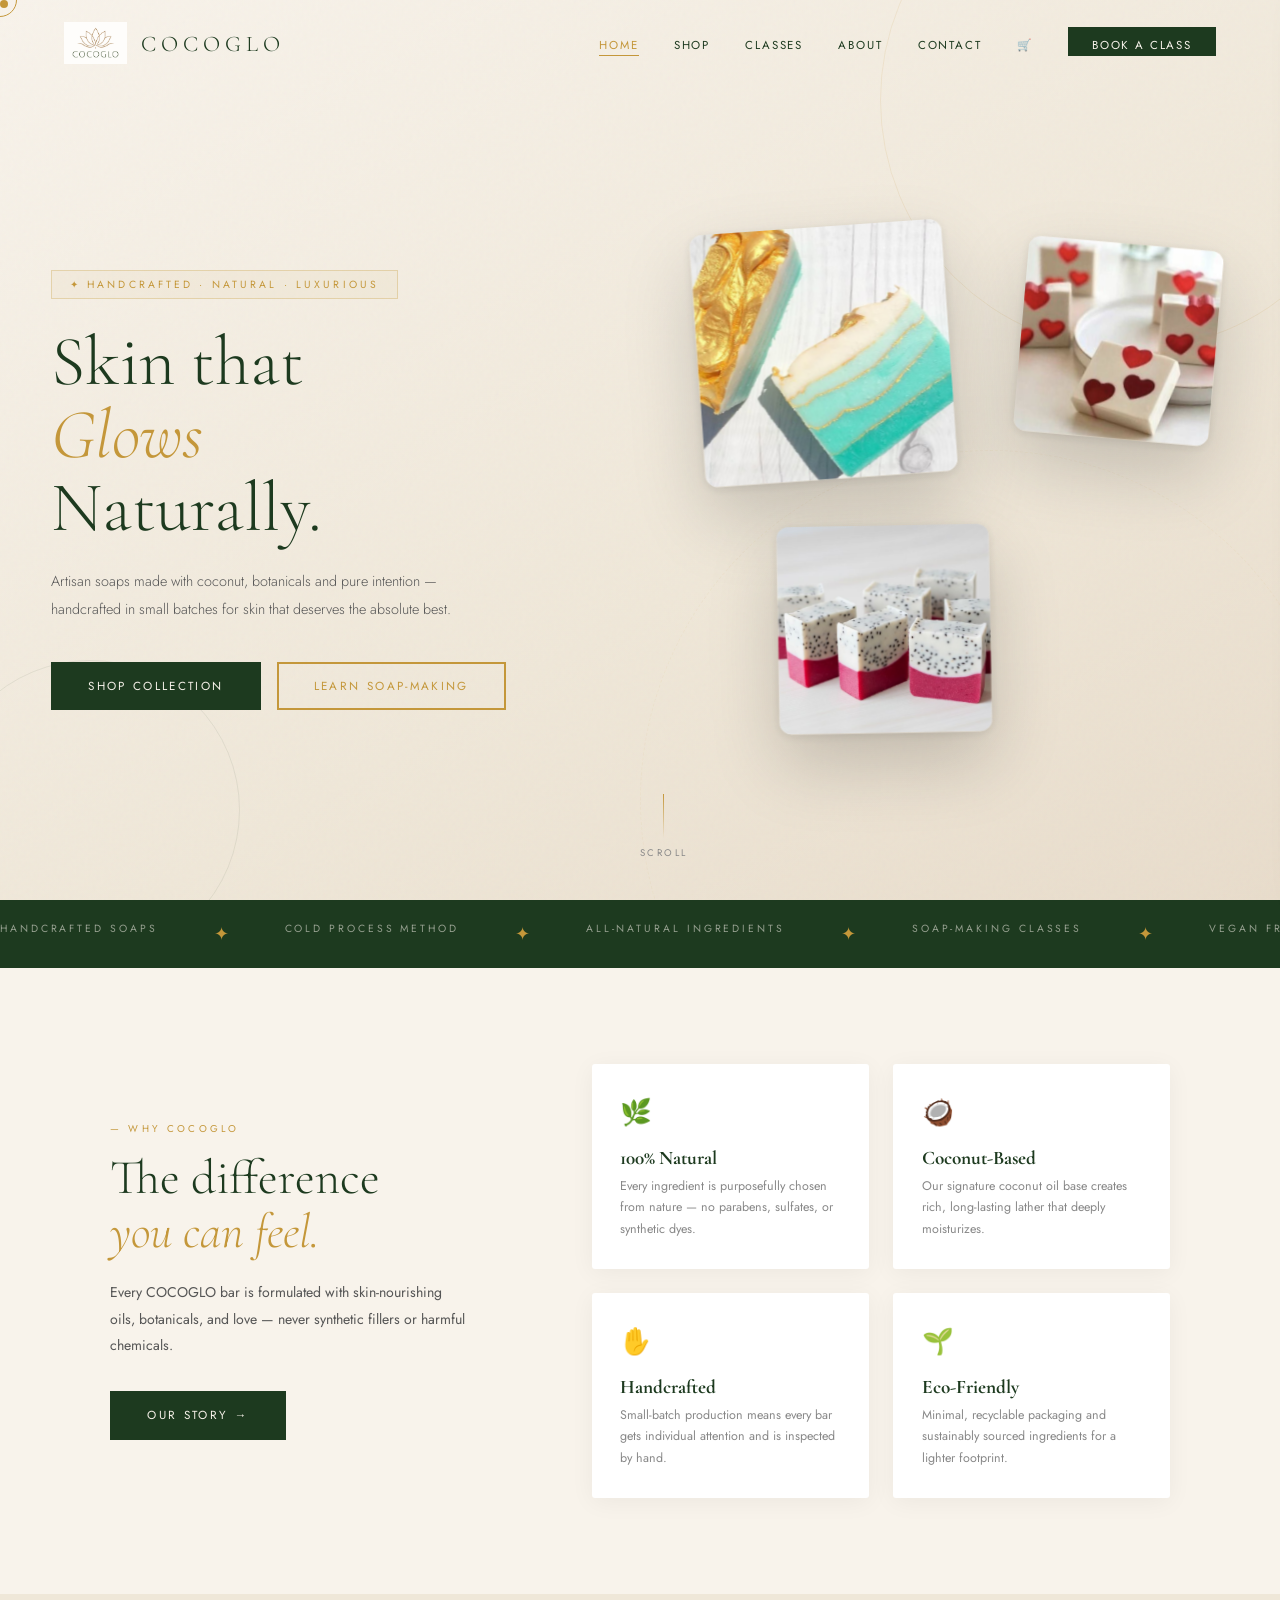
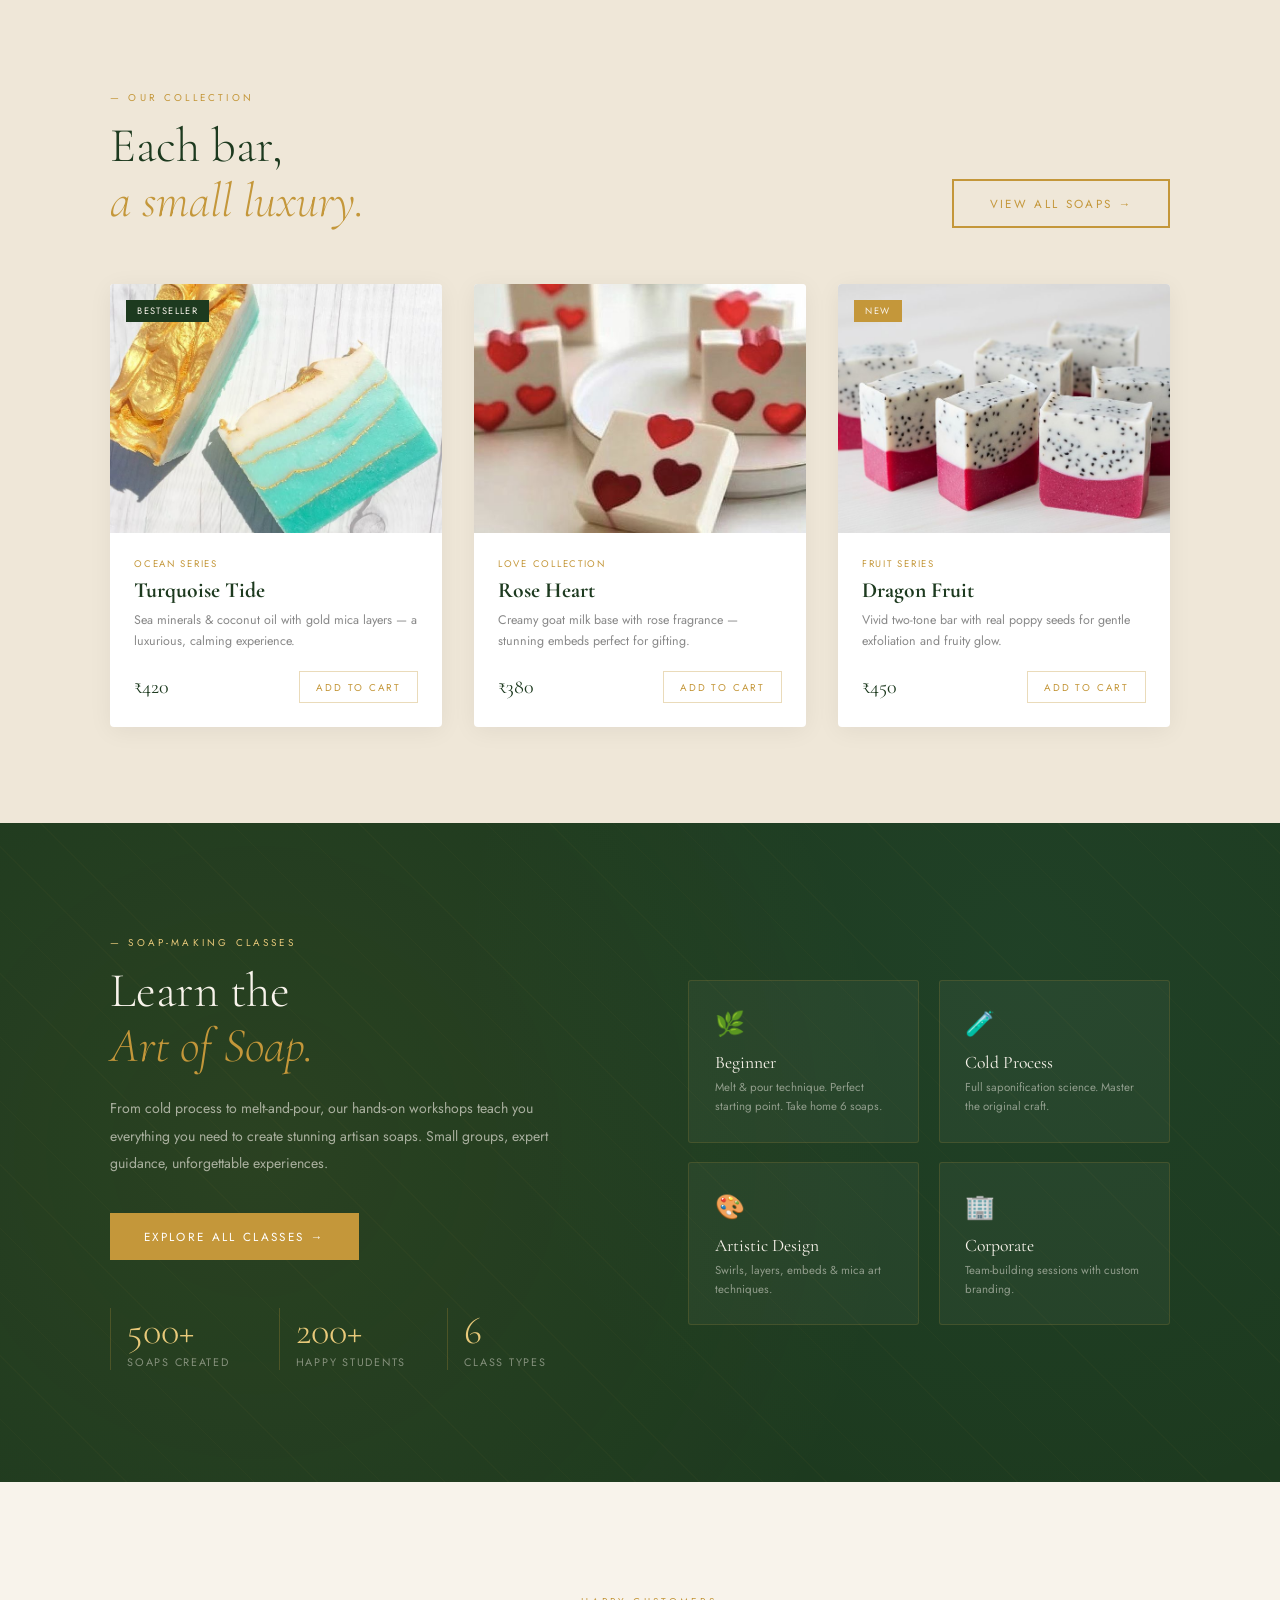
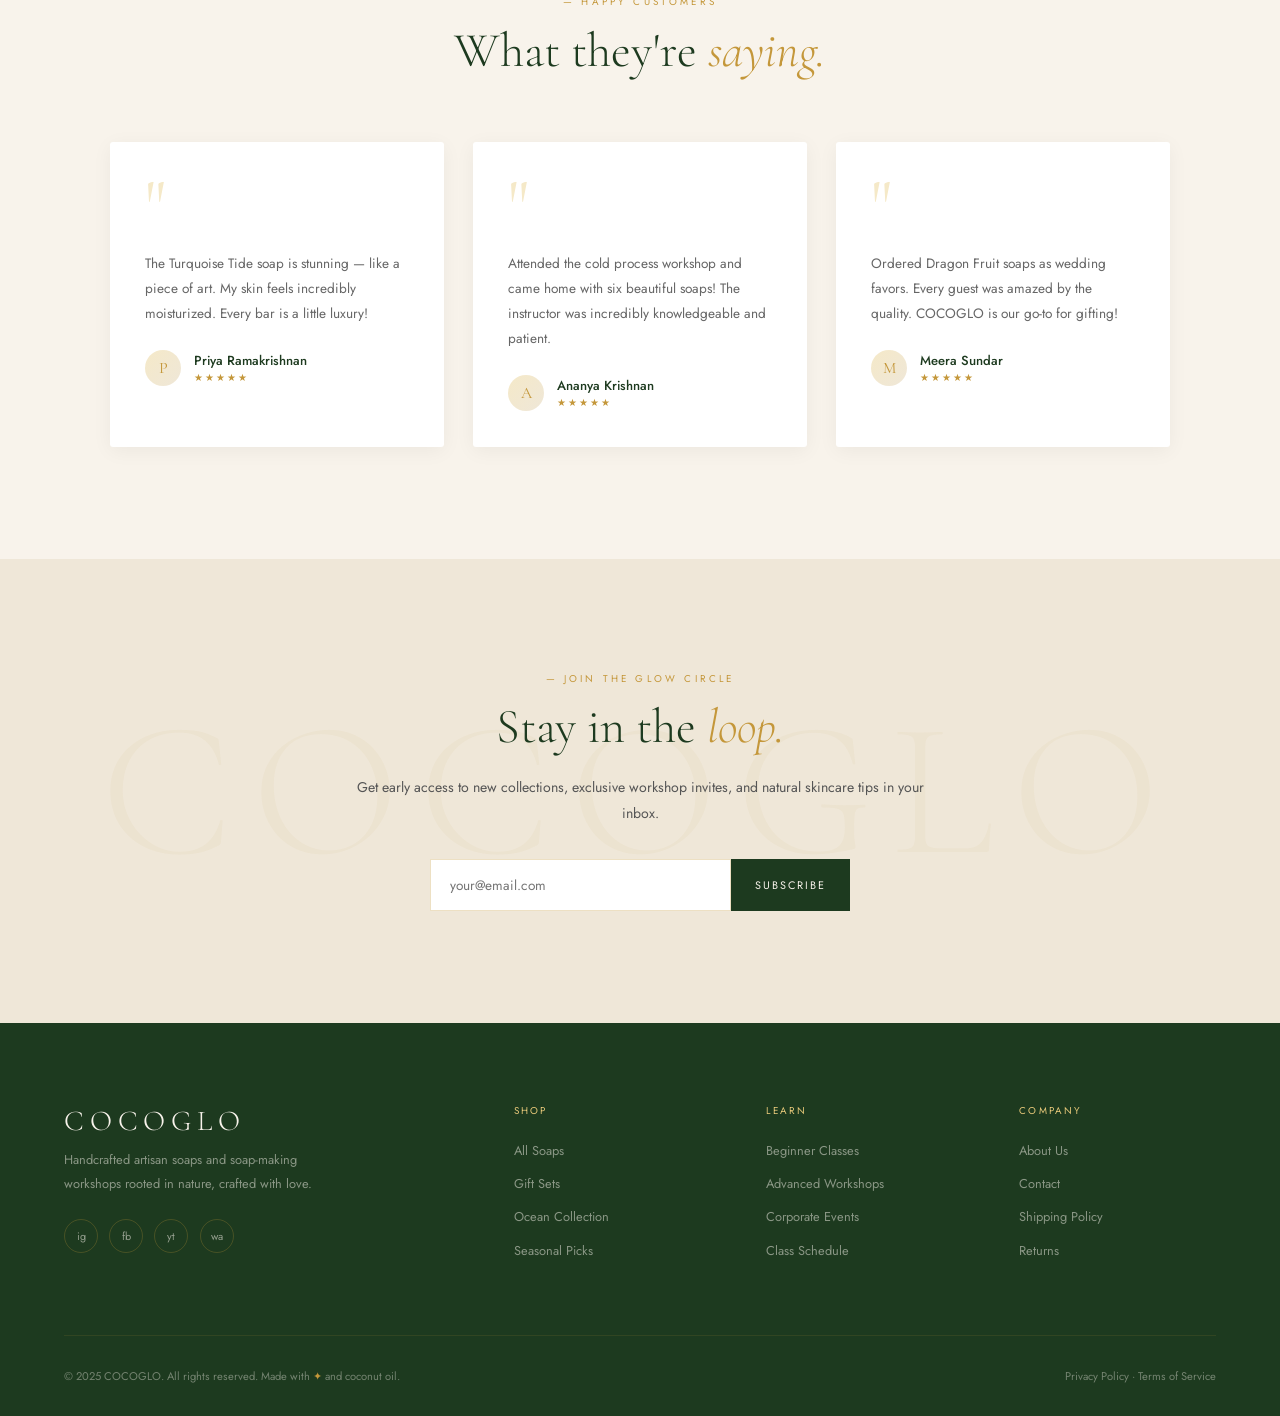
==== cocoglo-brand-website.html @ 29d5fb22 "feat: add COCOGLO brand website landing page" ====
<!DOCTYPE html>
<html lang="en">
<head>
<meta charset="UTF-8">
<meta name="viewport" content="width=device-width, initial-scale=1.0">
<title>COCOGLO — Artisan Soaps & Workshops</title>
<link href="https://fonts.googleapis.com/css2?family=Cormorant+Garamond:ital,wght@0,300;0,400;0,500;0,600;1,300;1,400&family=Jost:wght@200;300;400;500;600&display=swap" rel="stylesheet">
<script>
const IMG_LOGO = "[data-uri]";
const IMG_HEARTS = "[data-uri]";
const IMG_DRAGON = "[data-uri]";
const IMG_TURQUOISE = "[data-uri]";
</script>
<style>

:root {
  --gold: #C4973A;
  --gold-light: #E8C97A;
  --gold-pale: #F5E9C8;
  --green-dark: #1D3A1F;
  --green-mid: #2E5430;
  --cream: #F8F3EB;
  --cream-deep: #EFE7D8;
  --teal: #5BBFB5;
  --white: #FFFFFF;
  --text: #1A1A1A;
  --text-mid: #555;
  --text-light: #888;
  --red: #C0394B;
  --shadow: 0 20px 60px rgba(0,0,0,0.1);
  --transition: cubic-bezier(0.23, 1, 0.32, 1);
}
*, *::before, *::after { margin:0; padding:0; box-sizing:border-box; }
html { scroll-behavior:smooth; font-size:16px; }
body { font-family:'Jost',sans-serif; background:var(--cream); color:var(--text); overflow-x:hidden; cursor:none; }

/* CURSOR */
#cursor { width:8px;height:8px;background:var(--gold);border-radius:50%;position:fixed;pointer-events:none;z-index:9999;transition:transform 0.15s,background 0.2s; }
#cursorRing { width:34px;height:34px;border:1.5px solid var(--gold);border-radius:50%;position:fixed;pointer-events:none;z-index:9999;transition:transform 0.08s ease,border-color 0.2s; }

/* NAV */
#navbar {
  position:fixed;top:0;left:0;right:0;z-index:500;
  display:flex;align-items:center;justify-content:space-between;
  padding:1.4rem 5%; transition:all 0.4s;
}
#navbar.scrolled {
  background:rgba(248,243,235,0.92);backdrop-filter:blur(16px);
  border-bottom:1px solid rgba(196,151,58,0.15);
  padding:1rem 5%;
}
.nav-logo { display:flex;align-items:center;gap:0.9rem;text-decoration:none; }
.nav-logo img { height:42px;width:auto; }
.nav-logo-text { font-family:'Cormorant Garamond',serif;font-size:1.4rem;font-weight:300;letter-spacing:0.22em;color:var(--green-dark); }
.nav-menu { display:flex;align-items:center;gap:2.2rem;list-style:none; }
.nav-menu a {
  font-size:0.72rem;letter-spacing:0.16em;text-transform:uppercase;
  color:var(--green-dark);text-decoration:none;font-weight:400;position:relative;padding-bottom:3px;
  transition:color 0.3s; cursor:pointer;
}
.nav-menu a::after { content:'';position:absolute;bottom:0;left:0;right:100%;height:1px;background:var(--gold);transition:right 0.3s; }
.nav-menu a:hover::after, .nav-menu a.active::after { right:0; }
.nav-menu a.active { color:var(--gold); }
.nav-cta-btn {
  background:var(--green-dark);color:var(--cream)!important;
  padding:0.6rem 1.5rem;letter-spacing:0.14em;transition:background 0.3s!important;
}
.nav-cta-btn:hover { background:var(--gold)!important; }
.nav-cta-btn::after { display:none!important; }
.cart-icon { position:relative;cursor:pointer; }
.cart-badge {
  position:absolute;top:-6px;right:-6px;
  background:var(--red);color:#fff;font-size:0.55rem;
  width:16px;height:16px;border-radius:50%;display:flex;align-items:center;justify-content:center;
}
.hamburger { display:none;flex-direction:column;gap:5px;cursor:pointer;padding:4px; }
.hamburger span { width:24px;height:1.5px;background:var(--green-dark);transition:all 0.3s; }

/* PAGES */
.page { display:none;min-height:100vh; }
.page.active { display:block; }

/* ─── ANIMATIONS ─── */
@keyframes fadeUp { from{opacity:0;transform:translateY(30px)}to{opacity:1;transform:translateY(0)} }
@keyframes fadeIn { from{opacity:0}to{opacity:1} }
@keyframes floatY { 0%,100%{transform:translateY(0)}50%{transform:translateY(-14px)} }
@keyframes rotateSlow { from{transform:rotate(0)}to{transform:rotate(360deg)} }
@keyframes ticker { from{transform:translateX(0)}to{transform:translateX(-50%)} }
@keyframes scaleIn { from{opacity:0;transform:scale(0.94)}to{opacity:1;transform:scale(1)} }

.reveal { opacity:0;transform:translateY(36px);transition:opacity 0.85s var(--transition),transform 0.85s var(--transition); }
.reveal.vis { opacity:1;transform:translateY(0); }
.reveal.d1{transition-delay:0.1s}.reveal.d2{transition-delay:0.2s}.reveal.d3{transition-delay:0.3s}.reveal.d4{transition-delay:0.45s}.reveal.d5{transition-delay:0.6s}

/* ─── HERO ─── */
.hero {
  min-height:100vh;display:flex;align-items:center;
  background:linear-gradient(150deg, var(--cream) 0%, var(--cream-deep) 60%, #e8dccb 100%);
  position:relative;overflow:hidden;padding-top:80px;
}
.hero-orb {
  position:absolute;border-radius:50%;pointer-events:none;
}
.hero-orb-1 { width:500px;height:500px;top:-150px;right:-100px;border:1px solid rgba(196,151,58,0.12);animation:rotateSlow 40s linear infinite; }
.hero-orb-2 { width:300px;height:300px;bottom:-60px;left:-60px;border:1px solid rgba(29,58,31,0.08);animation:rotateSlow 28s linear infinite reverse; }
.hero-orb-3 { width:700px;height:700px;top:50%;left:50%;transform:translate(-50%,-50%);border:1px dashed rgba(196,151,58,0.06);animation:rotateSlow 70s linear infinite; }
.hero-grain {
  position:absolute;inset:0;pointer-events:none;opacity:0.03;
  background-image:url("data:image/svg+xml,%3Csvg viewBox='0 0 256 256' xmlns='http://www.w3.org/2000/svg'%3E%3Cfilter id='noise'%3E%3CfeTurbulence type='fractalNoise' baseFrequency='0.9' numOctaves='4' stitchTiles='stitch'/%3E%3C/filter%3E%3Crect width='100%25' height='100%25' filter='url(%23noise)'/%3E%3C/svg%3E");
}
.hero-inner {
  max-width:1260px;width:92%;margin:0 auto;
  display:grid;grid-template-columns:1fr 1fr;gap:5rem;align-items:center;
  position:relative;z-index:2;padding:4rem 0;
}
.hero-eyebrow {
  display:inline-flex;align-items:center;gap:0.7rem;
  font-size:0.65rem;letter-spacing:0.3em;text-transform:uppercase;
  color:var(--gold);padding:0.4rem 1.1rem;
  border:1px solid rgba(196,151,58,0.3);background:rgba(196,151,58,0.05);
  margin-bottom:1.6rem;
  animation:fadeUp 0.7s ease forwards;opacity:0;
}
.hero-h1 {
  font-family:'Cormorant Garamond',serif;
  font-size:clamp(3.2rem,5.5vw,6rem);font-weight:300;line-height:1.04;
  color:var(--green-dark);margin-bottom:1.4rem;
  animation:fadeUp 0.7s 0.12s ease forwards;opacity:0;
}
.hero-h1 em{font-style:italic;color:var(--gold);}
.hero-p {
  font-size:0.9rem;color:var(--text-mid);line-height:1.95;max-width:400px;margin-bottom:2.4rem;font-weight:300;
  animation:fadeUp 0.7s 0.24s ease forwards;opacity:0;
}
.hero-actions {
  display:flex;gap:1rem;flex-wrap:wrap;
  animation:fadeUp 0.7s 0.36s ease forwards;opacity:0;
}
.btn { display:inline-block;font-family:'Jost',sans-serif;text-decoration:none;cursor:pointer;border:none;transition:all 0.3s; }
.btn-dark { background:var(--green-dark);color:var(--cream);padding:0.9rem 2.2rem;font-size:0.73rem;letter-spacing:0.2em;text-transform:uppercase;border:2px solid var(--green-dark); }
.btn-dark:hover { background:transparent;color:var(--green-dark); }
.btn-gold-outline { background:transparent;color:var(--gold);padding:0.9rem 2.2rem;font-size:0.73rem;letter-spacing:0.2em;text-transform:uppercase;border:2px solid var(--gold); }
.btn-gold-outline:hover { background:var(--gold);color:#fff; }
.btn-gold { background:var(--gold);color:#fff;padding:0.85rem 2rem;font-size:0.73rem;letter-spacing:0.2em;text-transform:uppercase;border:2px solid var(--gold); }
.btn-gold:hover { background:var(--green-dark);border-color:var(--green-dark); }
.btn-sm { padding:0.55rem 1.3rem!important;font-size:0.65rem!important; }

/* HERO VISUAL */
.hero-visual {
  perspective:1000px;
  animation:fadeIn 1s 0.4s ease forwards;opacity:0;
}
.soap-3d-stage {
  position:relative;width:100%;height:520px;
  transform-style:preserve-3d;
  animation:floatStage 7s ease-in-out infinite;
  transition:transform 0.5s ease;
}
@keyframes floatStage { 0%,100%{transform:rotateX(8deg) rotateY(-14deg)}50%{transform:rotateX(4deg) rotateY(-8deg)} }
.soap-float {
  position:absolute;border-radius:12px;overflow:hidden;
  box-shadow:0 30px 70px rgba(0,0,0,0.18),0 2px 10px rgba(0,0,0,0.1);
  transition:transform 0.5s var(--transition),box-shadow 0.5s;
}
.soap-float img { width:100%;height:100%;object-fit:cover;display:block; }
.sf1 { width:240px;height:240px;top:10px;left:30px;transform:translateZ(50px) rotateZ(-4deg);z-index:3; }
.sf2 { width:190px;height:190px;top:20px;right:20px;transform:translateZ(28px) rotateZ(5deg);z-index:2; }
.sf3 { width:210px;height:205px;bottom:20px;left:100px;transform:translateZ(12px) rotateZ(-1deg);z-index:1; }
.soap-float:hover { transform:translateZ(70px) rotateZ(-2deg) scale(1.04)!important;box-shadow:0 50px 100px rgba(0,0,0,0.22); }

.hero-scroll {
  position:absolute;bottom:2.5rem;left:50%;transform:translateX(-50%);
  display:flex;flex-direction:column;align-items:center;gap:0.5rem;
  font-size:0.6rem;letter-spacing:0.25em;text-transform:uppercase;
  color:var(--text-light);z-index:2;animation:fadeUp 1s 1s ease forwards;opacity:0;
}
.scroll-bar { width:1px;height:44px;background:linear-gradient(to bottom,var(--gold),transparent);animation:scrollPulse 2s ease-in-out infinite; }
@keyframes scrollPulse{0%,100%{opacity:0.3;transform:scaleY(0.6)}50%{opacity:1;transform:scaleY(1)}}

/* TICKER */
.ticker-wrap { background:var(--green-dark);padding:1.3rem 0;overflow:hidden; }
.ticker-track { display:flex;gap:3.5rem;white-space:nowrap;animation:ticker 22s linear infinite; }
.ticker-item { font-size:0.65rem;letter-spacing:0.28em;text-transform:uppercase;color:rgba(248,243,235,0.55); }
.ticker-dot { color:var(--gold);font-size:1.1em; }

/* ─── SECTION BASE ─── */
.section-wrap { max-width:1260px;width:92%;margin:0 auto; }
.sec-eyebrow { font-size:0.62rem;letter-spacing:0.32em;text-transform:uppercase;color:var(--gold);margin-bottom:0.9rem; }
.sec-title { font-family:'Cormorant Garamond',serif;font-size:clamp(2rem,3.8vw,3.6rem);font-weight:300;line-height:1.12;color:var(--green-dark); }
.sec-title em { font-style:italic;color:var(--gold); }
.sec-title-sm { font-size:clamp(1.5rem,2.5vw,2.2rem)!important; }

/* ─── HOME: FEATURE STRIP ─── */
.feature-strip { padding:6rem 5%;background:var(--cream); }
.feature-strip .section-wrap { display:grid;grid-template-columns:1fr 1.5fr;gap:6rem;align-items:center; }
.feature-cards { display:grid;grid-template-columns:1fr 1fr;gap:1.5rem; }
.fcard {
  background:var(--white);padding:1.8rem;border-radius:3px;
  box-shadow:0 4px 24px rgba(0,0,0,0.05);
  transition:transform 0.4s var(--transition),box-shadow 0.4s;
  border-top:2px solid transparent;
}
.fcard:hover { transform:translateY(-8px);box-shadow:0 20px 50px rgba(0,0,0,0.1);border-top-color:var(--gold); }
.fcard-icon { font-size:1.6rem;margin-bottom:0.9rem; }
.fcard-title { font-family:'Cormorant Garamond',serif;font-size:1.2rem;color:var(--green-dark);margin-bottom:0.4rem; }
.fcard-text { font-size:0.78rem;color:var(--text-light);line-height:1.7; }

/* ─── HOME: FEATURED PRODUCTS ─── */
.feat-prods { padding:6rem 5%;background:var(--cream-deep); }
.feat-prods-header { display:flex;align-items:flex-end;justify-content:space-between;flex-wrap:wrap;gap:1.5rem;margin-bottom:3.5rem; }
.prod-grid { display:grid;grid-template-columns:repeat(3,1fr);gap:2rem; }
.prod-card {
  background:var(--white);border-radius:4px;overflow:hidden;position:relative;
  box-shadow:0 4px 24px rgba(0,0,0,0.06);
  transition:transform 0.5s var(--transition),box-shadow 0.5s;
  transform-style:preserve-3d;
}
.prod-card:hover { transform:translateY(-14px) rotateX(4deg);box-shadow:0 36px 80px rgba(0,0,0,0.14); }
.prod-img { width:100%;aspect-ratio:4/3;overflow:hidden; }
.prod-img img { width:100%;height:100%;object-fit:cover;transition:transform 0.7s var(--transition); }
.prod-card:hover .prod-img img { transform:scale(1.09); }
.prod-badge { position:absolute;top:1rem;left:1rem;background:var(--green-dark);color:var(--cream);font-size:0.58rem;letter-spacing:0.15em;text-transform:uppercase;padding:0.28rem 0.7rem; }
.prod-badge.new { background:var(--gold); }
.prod-body { padding:1.5rem; }
.prod-tag { font-size:0.6rem;letter-spacing:0.18em;text-transform:uppercase;color:var(--gold);margin-bottom:0.4rem; }
.prod-name { font-family:'Cormorant Garamond',serif;font-size:1.35rem;color:var(--green-dark);margin-bottom:0.4rem; }
.prod-desc { font-size:0.78rem;color:var(--text-light);line-height:1.7;margin-bottom:1.2rem; }
.prod-foot { display:flex;align-items:center;justify-content:space-between; }
.prod-price { font-family:'Cormorant Garamond',serif;font-size:1.25rem;color:var(--green-dark); }
.prod-add { font-size:0.62rem;letter-spacing:0.18em;text-transform:uppercase;color:var(--gold);border:1px solid rgba(196,151,58,0.35);padding:0.45rem 1rem;background:transparent;cursor:pointer;transition:all 0.3s;font-family:'Jost',sans-serif; }
.prod-add:hover { background:var(--gold);color:#fff;border-color:var(--gold); }

/* ─── HOME: WORKSHOP TEASER ─── */
.ws-teaser { padding:7rem 5%;background:var(--green-dark);position:relative;overflow:hidden; }
.ws-teaser::before { content:'';position:absolute;inset:0;background:radial-gradient(circle at 20% 50%,rgba(196,151,58,0.08),transparent 60%),radial-gradient(circle at 80% 20%,rgba(91,191,181,0.05),transparent 50%); }
.ws-teaser::after { content:'';position:absolute;inset:0;background-image:repeating-linear-gradient(45deg,transparent,transparent 44px,rgba(196,151,58,0.03) 44px,rgba(196,151,58,0.03) 45px); }
.ws-teaser-inner { display:grid;grid-template-columns:1fr 1fr;gap:6rem;align-items:center;position:relative;z-index:1; }
.ws-teaser .sec-eyebrow { color:var(--gold-light); }
.ws-teaser .sec-title { color:var(--cream); }
.ws-p { font-size:0.88rem;color:rgba(248,243,235,0.62);line-height:1.95;margin:1.4rem 0 2.2rem; }
.ws-stats { display:grid;grid-template-columns:repeat(3,1fr);gap:1.5rem;margin-top:3rem; }
.ws-stat { border-left:1px solid rgba(196,151,58,0.25);padding-left:1rem; }
.ws-stat-num { font-family:'Cormorant Garamond',serif;font-size:2.4rem;color:var(--gold-light);font-weight:300; }
.ws-stat-label { font-size:0.68rem;letter-spacing:0.16em;text-transform:uppercase;color:rgba(248,243,235,0.45); }
.ws-grid-cards { display:grid;grid-template-columns:1fr 1fr;gap:1.2rem; }
.ws-gc {
  background:rgba(255,255,255,0.04);border:1px solid rgba(196,151,58,0.18);
  padding:1.6rem;border-radius:3px;transition:all 0.4s;cursor:default;
}
.ws-gc:hover { background:rgba(196,151,58,0.1);border-color:rgba(196,151,58,0.45);transform:translateY(-4px); }
.ws-gc-icon { font-size:1.5rem;margin-bottom:0.7rem; }
.ws-gc-name { font-family:'Cormorant Garamond',serif;font-size:1.1rem;color:var(--cream);margin-bottom:0.3rem; }
.ws-gc-text { font-size:0.72rem;color:rgba(248,243,235,0.5);line-height:1.65; }

/* ─── HOME: TESTIMONIALS ─── */
.testi-sec { padding:7rem 5%;background:var(--cream); }
.testi-sec .section-wrap { max-width:1100px; }
.testi-header { text-align:center;margin-bottom:4rem; }
.testi-grid { display:grid;grid-template-columns:repeat(3,1fr);gap:1.8rem; }
.tcard {
  background:var(--white);padding:2.2rem;border-radius:3px;
  box-shadow:0 4px 20px rgba(0,0,0,0.05);position:relative;
  transition:transform 0.4s var(--transition),box-shadow 0.4s;
}
.tcard:hover { transform:translateY(-9px);box-shadow:0 24px 55px rgba(0,0,0,0.1); }
.tcard-quote { font-family:'Cormorant Garamond',serif;font-size:4.5rem;color:var(--gold-pale);line-height:0.8;margin-bottom:1rem; }
.tcard-text { font-size:0.85rem;color:#666;line-height:1.85;margin-bottom:1.5rem; }
.tcard-auth { display:flex;align-items:center;gap:0.8rem; }
.tcard-ava { width:36px;height:36px;border-radius:50%;background:linear-gradient(135deg,var(--gold-pale),var(--cream-deep));display:flex;align-items:center;justify-content:center;font-family:'Cormorant Garamond',serif;font-size:1rem;color:var(--gold); }
.tcard-name { font-size:0.82rem;color:var(--green-dark);font-weight:500; }
.tcard-stars { font-size:0.62rem;color:var(--gold);letter-spacing:2px; }

/* ─── SHOP PAGE ─── */
.shop-hero { padding:8rem 5% 4rem;background:linear-gradient(150deg,var(--cream),var(--cream-deep));text-align:center; }
.shop-hero .sec-title { font-size:clamp(2.5rem,4vw,4rem); }
.shop-filter {
  padding:2rem 5%;background:var(--white);
  border-bottom:1px solid rgba(196,151,58,0.12);
  display:flex;align-items:center;gap:1rem;flex-wrap:wrap;
}
.filter-btn {
  font-size:0.65rem;letter-spacing:0.16em;text-transform:uppercase;
  padding:0.55rem 1.4rem;border:1px solid rgba(196,151,58,0.25);
  background:transparent;color:var(--text-mid);cursor:pointer;
  font-family:'Jost',sans-serif;transition:all 0.3s;border-radius:30px;
}
.filter-btn.active,.filter-btn:hover { background:var(--green-dark);color:var(--cream);border-color:var(--green-dark); }
.shop-grid-wrap { padding:4rem 5% 7rem;background:var(--cream); }
.shop-grid { display:grid;grid-template-columns:repeat(auto-fill,minmax(280px,1fr));gap:2rem;max-width:1260px;margin:0 auto; }

/* ─── CART SIDEBAR ─── */
.cart-overlay { position:fixed;inset:0;background:rgba(0,0,0,0.45);z-index:800;display:none;animation:fadeIn 0.3s; }
.cart-overlay.open { display:block; }
.cart-sidebar {
  position:fixed;top:0;right:-420px;width:380px;height:100vh;
  background:var(--cream);z-index:900;
  transition:right 0.4s var(--transition);
  padding:2rem;overflow-y:auto;
  display:flex;flex-direction:column;
  box-shadow:-10px 0 40px rgba(0,0,0,0.12);
}
.cart-sidebar.open { right:0; }
.cart-sidebar-head { display:flex;align-items:center;justify-content:space-between;margin-bottom:2rem; }
.cart-close { background:none;border:none;cursor:pointer;font-size:1.4rem;color:var(--green-dark); }
.cart-items { flex:1;overflow-y:auto; }
.cart-item { display:flex;gap:1rem;padding:1rem 0;border-bottom:1px solid rgba(196,151,58,0.12); }
.cart-item-img { width:60px;height:60px;object-fit:cover;border-radius:4px; }
.cart-item-info { flex:1; }
.cart-item-name { font-family:'Cormorant Garamond',serif;font-size:1.05rem;color:var(--green-dark); }
.cart-item-price { font-size:0.8rem;color:var(--gold); }
.cart-item-remove { background:none;border:none;cursor:pointer;font-size:0.8rem;color:var(--text-light);margin-top:0.3rem;font-family:'Jost',sans-serif; }
.cart-total { border-top:2px solid rgba(196,151,58,0.2);padding-top:1.2rem;margin-top:1rem; }
.cart-total-row { display:flex;justify-content:space-between;font-family:'Cormorant Garamond',serif;font-size:1.3rem;color:var(--green-dark);margin-bottom:1rem; }
.cart-empty { text-align:center;padding:3rem 0;color:var(--text-light);font-size:0.88rem; }

/* ─── ABOUT PAGE ─── */
.about-hero { min-height:60vh;display:flex;align-items:center;padding:9rem 5% 5rem;background:linear-gradient(150deg,var(--cream),var(--cream-deep)); }
.about-hero-inner { max-width:1260px;width:100%;margin:0 auto;display:grid;grid-template-columns:1fr 1fr;gap:6rem;align-items:center; }
.about-logo-circle {
  width:100%;max-width:400px;aspect-ratio:1;
  background:var(--cream-deep);border-radius:50%;
  display:flex;align-items:center;justify-content:center;
  position:relative;margin:0 auto;
  box-shadow:inset 0 0 60px rgba(196,151,58,0.06),0 20px 60px rgba(0,0,0,0.08);
}
.about-logo-circle::before { content:'';position:absolute;inset:18px;border-radius:50%;border:1px dashed rgba(196,151,58,0.28);animation:rotateSlow 25s linear infinite; }
.about-logo-circle::after { content:'';position:absolute;inset:36px;border-radius:50%;border:1px solid rgba(196,151,58,0.1);animation:rotateSlow 40s linear infinite reverse; }
.about-logo-circle img { width:62%;position:relative;z-index:1; }
.about-stat-cards { display:flex;flex-direction:column;gap:0.8rem;margin-top:2rem; }
.asc { background:var(--white);border-radius:40px;padding:0.8rem 1.5rem;display:flex;align-items:center;gap:1rem;box-shadow:0 6px 24px rgba(0,0,0,0.07); }
.asc-num { font-family:'Cormorant Garamond',serif;font-size:1.5rem;color:var(--green-dark); }
.asc-label { font-size:0.65rem;letter-spacing:0.12em;text-transform:uppercase;color:var(--text-light); }
.about-values { padding:6rem 5%;background:var(--cream-deep); }
.values-grid { display:grid;grid-template-columns:repeat(4,1fr);gap:2rem;margin-top:3.5rem; }
.val-card { padding:2rem;background:var(--white);border-radius:4px;text-align:center;box-shadow:0 4px 20px rgba(0,0,0,0.05);transition:transform 0.4s var(--transition); }
.val-card:hover { transform:translateY(-8px); }
.val-icon { font-size:2rem;margin-bottom:1rem; }
.val-name { font-family:'Cormorant Garamond',serif;font-size:1.2rem;color:var(--green-dark);margin-bottom:0.5rem; }
.val-text { font-size:0.78rem;color:var(--text-light);line-height:1.7; }
.about-story { padding:7rem 5%;background:var(--cream); }
.story-inner { max-width:1260px;margin:0 auto;display:grid;grid-template-columns:1fr 1fr;gap:7rem;align-items:start; }
.story-text p { font-size:0.9rem;color:#666;line-height:1.95;margin-bottom:1.2rem; }
.story-ingr { display:flex;flex-wrap:wrap;gap:0.6rem;margin-top:2rem; }
.ingr-tag { background:rgba(196,151,58,0.08);border:1px solid rgba(196,151,58,0.2);color:var(--gold);font-size:0.68rem;letter-spacing:0.12em;text-transform:uppercase;padding:0.3rem 0.85rem;border-radius:30px; }
.story-img-stack { position:relative;height:480px; }
.simg { position:absolute;border-radius:8px;overflow:hidden;box-shadow:0 20px 50px rgba(0,0,0,0.14); }
.simg img { width:100%;height:100%;object-fit:cover;display:block; }
.simg-1 { width:62%;height:65%;top:0;left:0; }
.simg-2 { width:52%;height:55%;bottom:0;right:0; }

/* ─── CLASSES PAGE ─── */
.classes-hero { min-height:55vh;display:flex;align-items:center;justify-content:center;text-align:center;padding:9rem 5% 5rem;background:var(--green-dark);position:relative;overflow:hidden; }
.classes-hero::before { content:'';position:absolute;inset:0;background:radial-gradient(circle at 50% 50%,rgba(196,151,58,0.12),transparent 70%); }
.classes-hero .sec-eyebrow { color:var(--gold-light); }
.classes-hero .sec-title { color:var(--cream);font-size:clamp(2.5rem,4.5vw,5rem); }
.classes-hero-p { font-size:0.9rem;color:rgba(248,243,235,0.62);line-height:1.9;max-width:560px;margin:1.2rem auto 2.2rem; }
.class-cats { padding:2.5rem 5%;background:var(--cream-deep);display:flex;align-items:center;gap:1rem;flex-wrap:wrap; }
.cat-btn { font-size:0.65rem;letter-spacing:0.16em;text-transform:uppercase;padding:0.6rem 1.5rem;border:1px solid rgba(196,151,58,0.3);background:transparent;color:var(--text-mid);cursor:pointer;font-family:'Jost',sans-serif;transition:all 0.3s;border-radius:2px; }
.cat-btn.active,.cat-btn:hover { background:var(--gold);color:#fff;border-color:var(--gold); }
.classes-section { padding:5rem 5% 8rem;background:var(--cream); }
.classes-grid { display:grid;grid-template-columns:repeat(auto-fill,minmax(320px,1fr));gap:2.2rem;max-width:1260px;margin:0 auto; }
.class-card {
  background:var(--white);border-radius:6px;overflow:hidden;
  box-shadow:0 6px 30px rgba(0,0,0,0.07);
  transition:transform 0.5s var(--transition),box-shadow 0.5s;
  display:flex;flex-direction:column;
}
.class-card:hover { transform:translateY(-12px);box-shadow:0 30px 70px rgba(0,0,0,0.13); }
.class-card-banner {
  height:180px;display:flex;align-items:center;justify-content:center;
  font-size:4rem;position:relative;overflow:hidden;
}
.class-card-body { padding:1.8rem;flex:1;display:flex;flex-direction:column; }
.class-level { font-size:0.6rem;letter-spacing:0.22em;text-transform:uppercase;padding:0.25rem 0.7rem;border-radius:30px;display:inline-block;margin-bottom:0.8rem; }
.level-beg { background:rgba(91,191,181,0.12);color:var(--teal); }
.level-int { background:rgba(196,151,58,0.12);color:var(--gold); }
.level-adv { background:rgba(29,58,31,0.1);color:var(--green-dark); }
.level-corp { background:rgba(192,57,75,0.1);color:var(--red); }
.class-name { font-family:'Cormorant Garamond',serif;font-size:1.5rem;color:var(--green-dark);margin-bottom:0.5rem; }
.class-desc { font-size:0.8rem;color:var(--text-light);line-height:1.75;margin-bottom:1.2rem;flex:1; }
.class-meta { display:flex;gap:1.2rem;flex-wrap:wrap;margin-bottom:1.2rem; }
.class-meta-item { font-size:0.7rem;color:var(--text-mid);display:flex;align-items:center;gap:0.35rem; }
.class-meta-icon { font-size:0.85em; }
.class-card-foot { display:flex;align-items:center;justify-content:space-between;padding-top:1rem;border-top:1px solid rgba(196,151,58,0.12); }
.class-price { font-family:'Cormorant Garamond',serif;font-size:1.35rem;color:var(--green-dark); }
.book-btn { font-size:0.62rem;letter-spacing:0.18em;text-transform:uppercase;background:var(--green-dark);color:var(--cream);padding:0.6rem 1.2rem;border:none;cursor:pointer;font-family:'Jost',sans-serif;transition:background 0.3s; }
.book-btn:hover { background:var(--gold); }

/* BOOKING MODAL */
.modal-overlay { position:fixed;inset:0;background:rgba(10,20,10,0.65);z-index:1000;display:none;align-items:center;justify-content:center;padding:2rem; }
.modal-overlay.open { display:flex;animation:fadeIn 0.3s; }
.modal-box {
  background:var(--cream);max-width:540px;width:100%;
  border-radius:6px;padding:3rem;position:relative;
  animation:scaleIn 0.35s var(--transition);
  max-height:90vh;overflow-y:auto;
}
.modal-close { position:absolute;top:1.2rem;right:1.5rem;background:none;border:none;font-size:1.5rem;cursor:pointer;color:var(--text-mid); }
.modal-title { font-family:'Cormorant Garamond',serif;font-size:1.9rem;color:var(--green-dark);margin-bottom:0.4rem; }
.modal-sub { font-size:0.8rem;color:var(--text-light);margin-bottom:2rem; }
.form-group { margin-bottom:1.3rem; }
.form-label { display:block;font-size:0.65rem;letter-spacing:0.18em;text-transform:uppercase;color:var(--text-mid);margin-bottom:0.5rem; }
.form-input, .form-select, .form-textarea {
  width:100%;padding:0.85rem 1rem;border:1px solid rgba(196,151,58,0.3);
  background:var(--white);font-family:'Jost',sans-serif;font-size:0.85rem;color:var(--text);outline:none;
  transition:border-color 0.3s;border-radius:2px;
}
.form-input:focus,.form-select:focus,.form-textarea:focus { border-color:var(--gold); }
.form-textarea { resize:vertical;min-height:90px; }
.form-row { display:grid;grid-template-columns:1fr 1fr;gap:1rem; }
.form-submit { width:100%;background:var(--green-dark);color:var(--cream);padding:1rem;border:none;cursor:pointer;font-size:0.72rem;letter-spacing:0.22em;text-transform:uppercase;font-family:'Jost',sans-serif;transition:background 0.3s;margin-top:0.5rem; }
.form-submit:hover { background:var(--gold); }
.form-success { text-align:center;padding:2rem 0;display:none; }
.form-success-icon { font-size:3rem;margin-bottom:1rem; }
.form-success-msg { font-family:'Cormorant Garamond',serif;font-size:1.5rem;color:var(--green-dark); }

/* ─── CONTACT PAGE ─── */
.contact-hero { padding:9rem 5% 5rem;background:linear-gradient(150deg,var(--cream),var(--cream-deep));text-align:center; }
.contact-inner { padding:5rem 5% 8rem;background:var(--cream); }
.contact-grid { display:grid;grid-template-columns:1fr 1.3fr;gap:6rem;max-width:1100px;margin:0 auto;align-items:start; }
.contact-info-item { margin-bottom:2rem;display:flex;gap:1rem;align-items:flex-start; }
.ci-icon { font-size:1.3rem;margin-top:0.1rem; }
.ci-label { font-size:0.62rem;letter-spacing:0.2em;text-transform:uppercase;color:var(--gold);margin-bottom:0.3rem; }
.ci-val { font-size:0.88rem;color:var(--text-mid);line-height:1.6; }
.contact-social { display:flex;gap:0.8rem;margin-top:2rem; }
.soc-btn { width:40px;height:40px;border:1px solid rgba(196,151,58,0.3);border-radius:50%;display:flex;align-items:center;justify-content:center;font-size:0.75rem;color:var(--gold);text-decoration:none;transition:all 0.3s; }
.soc-btn:hover { background:var(--gold);color:#fff;border-color:var(--gold); }
.contact-form-card { background:var(--white);padding:3rem;border-radius:4px;box-shadow:0 8px 40px rgba(0,0,0,0.07); }
.contact-form-title { font-family:'Cormorant Garamond',serif;font-size:1.6rem;color:var(--green-dark);margin-bottom:0.4rem; }
.contact-form-sub { font-size:0.78rem;color:var(--text-light);margin-bottom:2rem; }

/* ─── FOOTER ─── */
footer { background:var(--green-dark);padding:5rem 5% 2rem; }
.footer-inner { max-width:1260px;margin:0 auto; }
.footer-grid { display:grid;grid-template-columns:2fr 1fr 1fr 1fr;gap:3.5rem;margin-bottom:4rem; }
.footer-brand-name { font-family:'Cormorant Garamond',serif;font-size:1.8rem;font-weight:300;letter-spacing:0.2em;color:var(--cream);margin-bottom:0.6rem; }
.footer-brand-desc { font-size:0.8rem;color:rgba(248,243,235,0.5);line-height:1.85;max-width:260px;margin-bottom:1.5rem; }
.footer-social { display:flex;gap:0.7rem; }
.fsoc { width:34px;height:34px;border:1px solid rgba(196,151,58,0.25);border-radius:50%;display:flex;align-items:center;justify-content:center;color:rgba(248,243,235,0.55);font-size:0.68rem;text-decoration:none;transition:all 0.3s; }
.fsoc:hover { background:var(--gold);border-color:var(--gold);color:#fff; }
.footer-col-title { font-size:0.62rem;letter-spacing:0.22em;text-transform:uppercase;color:var(--gold-light);margin-bottom:1.2rem; }
.footer-links { list-style:none; }
.footer-links li { margin-bottom:0.65rem; }
.footer-links a { font-size:0.8rem;color:rgba(248,243,235,0.5);text-decoration:none;transition:color 0.3s;cursor:pointer; }
.footer-links a:hover { color:var(--gold-light); }
.footer-bottom { border-top:1px solid rgba(196,151,58,0.12);padding-top:2rem;display:flex;align-items:center;justify-content:space-between;flex-wrap:wrap;gap:1rem; }
.footer-bottom p { font-size:0.7rem;color:rgba(248,243,235,0.4); }
.footer-lotus { color:var(--gold); }

/* NOTIFICATION */
.toast {
  position:fixed;bottom:2rem;right:2rem;background:var(--green-dark);color:var(--cream);
  padding:1rem 1.6rem;border-radius:4px;font-size:0.8rem;z-index:2000;
  transform:translateY(80px);opacity:0;transition:all 0.4s var(--transition);
  box-shadow:0 10px 30px rgba(0,0,0,0.2);display:flex;align-items:center;gap:0.6rem;
}
.toast.show { transform:translateY(0);opacity:1; }
.toast-icon { color:var(--gold); }

/* ─── RESPONSIVE ─── */
@media(max-width:1024px) {
  .hero-inner { grid-template-columns:1fr;gap:3rem; }
  .hero-visual { display:flex;justify-content:center; }
  .soap-3d-stage { height:380px;width:380px; }
  .ws-teaser-inner,.about-hero-inner,.story-inner,.contact-grid { grid-template-columns:1fr;gap:3rem; }
  .feature-strip .section-wrap,.ws-teaser-inner { grid-template-columns:1fr; }
  .prod-grid { grid-template-columns:1fr 1fr; }
  .values-grid { grid-template-columns:1fr 1fr; }
  .footer-grid { grid-template-columns:1fr 1fr; }
  .testi-grid { grid-template-columns:1fr 1fr; }
}
@media(max-width:768px) {
  .nav-menu { display:none; }
  .hamburger { display:flex; }
  .nav-menu.mobile-open { display:flex;flex-direction:column;position:absolute;top:100%;left:0;right:0;background:rgba(248,243,235,0.97);backdrop-filter:blur(12px);padding:1.5rem 5%;gap:1.2rem;border-bottom:1px solid rgba(196,151,58,0.15); }
  .prod-grid,.classes-grid { grid-template-columns:1fr; }
  .testi-grid { grid-template-columns:1fr; }
  .footer-grid { grid-template-columns:1fr; }
  .values-grid { grid-template-columns:1fr 1fr; }
  .ws-grid-cards { grid-template-columns:1fr; }
  .hero-visual { display:none; }
  .form-row { grid-template-columns:1fr; }
  .cart-sidebar { width:100%;right:-100vw; }
  .cart-sidebar.open { right:0; }
}
@media(max-width:480px) { .values-grid { grid-template-columns:1fr; } }

</style>
</head>
<body>

<div id="cursor"></div>
<div id="cursorRing"></div>

<!-- TOAST -->
<div class="toast" id="toast"></div>

<!-- CART OVERLAY -->
<div class="cart-overlay" id="cartOverlay" onclick="closeCart()"></div>
<div class="cart-sidebar" id="cartSidebar">
  <div class="cart-sidebar-head">
    <span style="font-family:'Cormorant Garamond',serif;font-size:1.4rem;color:var(--green-dark)">Your Cart</span>
    <button class="cart-close" onclick="closeCart()">✕</button>
  </div>
  <div class="cart-items" id="cartItems"></div>
  <div class="cart-total" id="cartTotalRow" style="display:none">
    <div class="cart-total-row"><span>Total</span><span id="cartTotal">₹0</span></div>
    <button class="btn btn-dark" style="width:100%" id="cartCheckout" onclick="showToast('Checkout coming soon! 🌿')">Proceed to Checkout</button>
  </div>
</div>

<!-- BOOKING MODAL -->
<div class="modal-overlay" id="bookingModal">
  <div class="modal-box">
    <button class="modal-close" onclick="closeBookingModal()">✕</button>
    <h2 class="modal-title">Book Your Seat</h2>
    <p class="modal-sub"><strong id="modalClassName"></strong> — <span id="modalClassPrice"></span> per person</p>
    <form id="bookingFormEl">
      <div class="form-row">
        <div class="form-group"><label class="form-label">First Name</label><input class="form-input" type="text" required placeholder="Priya"></div>
        <div class="form-group"><label class="form-label">Last Name</label><input class="form-input" type="text" required placeholder="Sharma"></div>
      </div>
      <div class="form-group"><label class="form-label">Email Address</label><input class="form-input" type="email" required placeholder="you@email.com"></div>
      <div class="form-group"><label class="form-label">Phone Number</label><input class="form-input" type="tel" required placeholder="+91 98765 43210"></div>
      <div class="form-row">
        <div class="form-group">
          <label class="form-label">Preferred Date</label>
          <input class="form-input" type="date" required>
        </div>
        <div class="form-group">
          <label class="form-label">No. of Participants</label>
          <select class="form-select">
            <option>1 person</option><option>2 people</option><option>3 people</option><option>4 people</option><option>5+ people</option>
          </select>
        </div>
      </div>
      <div class="form-group"><label class="form-label">Special Requests</label><textarea class="form-textarea" placeholder="Any allergies, dietary needs, or special requests..."></textarea></div>
      <button type="submit" class="form-submit">Confirm Booking ✦</button>
    </form>
    <div class="form-success" id="bookingSuccess">
      <div class="form-success-icon">🌿</div>
      <div class="form-success-msg">Booking Confirmed!</div>
      <p style="font-size:0.82rem;color:var(--text-light);margin-top:0.7rem">We'll send a confirmation email shortly. See you at the workshop!</p>
    </div>
  </div>
</div>

<!-- NAVBAR -->
<nav id="navbar">
  <a class="nav-logo" onclick="navigate('home')" style="cursor:pointer">
    <img data-logo src="" alt="COCOGLO">
    <span class="nav-logo-text">COCOGLO</span>
  </a>
  <ul class="nav-menu" id="navMenu">
    <li><a data-nav="home" onclick="navigate('home')">Home</a></li>
    <li><a data-nav="shop" onclick="navigate('shop')">Shop</a></li>
    <li><a data-nav="classes" onclick="navigate('classes')">Classes</a></li>
    <li><a data-nav="about" onclick="navigate('about')">About</a></li>
    <li><a data-nav="contact" onclick="navigate('contact')">Contact</a></li>
    <li>
      <a onclick="openCart()" style="cursor:pointer" class="cart-icon">
        🛒
        <span class="cart-badge" id="cartBadge" style="display:none">0</span>
      </a>
    </li>
    <li><a class="nav-cta-btn" onclick="navigate('classes')">Book a Class</a></li>
  </ul>
  <div class="hamburger" id="hamburger"><span></span><span></span><span></span></div>
</nav>

<!-- ═══════════════ HOME PAGE ═══════════════ -->
<div class="page active" id="page-home">
  <!-- HERO -->
  <section class="hero">
    <div class="hero-orb hero-orb-1"></div>
    <div class="hero-orb hero-orb-2"></div>
    <div class="hero-orb hero-orb-3"></div>
    <div class="hero-grain"></div>
    <div class="hero-inner">
      <div class="hero-text">
        <div class="hero-eyebrow">✦ Handcrafted · Natural · Luxurious</div>
        <h1 class="hero-h1">Skin that<br><em>Glows</em><br>Naturally.</h1>
        <p class="hero-p">Artisan soaps made with coconut, botanicals and pure intention — handcrafted in small batches for skin that deserves the absolute best.</p>
        <div class="hero-actions">
          <button class="btn btn-dark" onclick="navigate('shop')">Shop Collection</button>
          <button class="btn btn-gold-outline" onclick="navigate('classes')">Learn Soap-Making</button>
        </div>
      </div>
      <div class="hero-visual">
        <div class="soap-3d-stage" id="soapStage">
          <div class="soap-float sf1"><img id="heroImg1" alt="Turquoise soap"></div>
          <div class="soap-float sf2"><img id="heroImg2" alt="Heart soap"></div>
          <div class="soap-float sf3"><img id="heroImg3" alt="Dragon fruit soap"></div>
        </div>
      </div>
    </div>
    <div class="hero-scroll"><div class="scroll-bar"></div><span>Scroll</span></div>
  </section>

  <!-- TICKER -->
  <div class="ticker-wrap">
    <div class="ticker-track">
      <span class="ticker-item">Handcrafted Soaps</span><span class="ticker-dot">✦</span>
      <span class="ticker-item">Cold Process Method</span><span class="ticker-dot">✦</span>
      <span class="ticker-item">All-Natural Ingredients</span><span class="ticker-dot">✦</span>
      <span class="ticker-item">Soap-Making Classes</span><span class="ticker-dot">✦</span>
      <span class="ticker-item">Vegan Friendly</span><span class="ticker-dot">✦</span>
      <span class="ticker-item">Coconut-Infused</span><span class="ticker-dot">✦</span>
      <span class="ticker-item">Cruelty Free</span><span class="ticker-dot">✦</span>
      <span class="ticker-item">Handcrafted Soaps</span><span class="ticker-dot">✦</span>
      <span class="ticker-item">Cold Process Method</span><span class="ticker-dot">✦</span>
      <span class="ticker-item">All-Natural Ingredients</span><span class="ticker-dot">✦</span>
      <span class="ticker-item">Soap-Making Classes</span><span class="ticker-dot">✦</span>
      <span class="ticker-item">Vegan Friendly</span><span class="ticker-dot">✦</span>
      <span class="ticker-item">Coconut-Infused</span><span class="ticker-dot">✦</span>
      <span class="ticker-item">Cruelty Free</span><span class="ticker-dot">✦</span>
    </div>
  </div>

  <!-- FEATURE STRIP -->
  <section class="feature-strip">
    <div class="section-wrap">
      <div>
        <p class="sec-eyebrow reveal">— Why COCOGLO</p>
        <h2 class="sec-title reveal d1">The difference<br><em>you can feel.</em></h2>
        <p class="reveal d2" style="font-size:0.88rem;color:var(--text-mid);line-height:1.9;max-width:360px;margin-top:1.2rem;margin-bottom:2rem">Every COCOGLO bar is formulated with skin-nourishing oils, botanicals, and love — never synthetic fillers or harmful chemicals.</p>
        <button class="btn btn-dark reveal d3" onclick="navigate('about')">Our Story →</button>
      </div>
      <div class="feature-cards">
        <div class="fcard reveal d1"><div class="fcard-icon">🌿</div><h3 class="fcard-title">100% Natural</h3><p class="fcard-text">Every ingredient is purposefully chosen from nature — no parabens, sulfates, or synthetic dyes.</p></div>
        <div class="fcard reveal d2"><div class="fcard-icon">🥥</div><h3 class="fcard-title">Coconut-Based</h3><p class="fcard-text">Our signature coconut oil base creates rich, long-lasting lather that deeply moisturizes.</p></div>
        <div class="fcard reveal d3"><div class="fcard-icon">✋</div><h3 class="fcard-title">Handcrafted</h3><p class="fcard-text">Small-batch production means every bar gets individual attention and is inspected by hand.</p></div>
        <div class="fcard reveal d4"><div class="fcard-icon">🌱</div><h3 class="fcard-title">Eco-Friendly</h3><p class="fcard-text">Minimal, recyclable packaging and sustainably sourced ingredients for a lighter footprint.</p></div>
      </div>
    </div>
  </section>

  <!-- FEATURED PRODUCTS -->
  <section class="feat-prods">
    <div class="section-wrap">
      <div class="feat-prods-header">
        <div>
          <p class="sec-eyebrow reveal">— Our Collection</p>
          <h2 class="sec-title reveal d1">Each bar,<br><em>a small luxury.</em></h2>
        </div>
        <button class="btn btn-gold-outline reveal d2" onclick="navigate('shop')">View All Soaps →</button>
      </div>
      <div class="prod-grid" id="homeProdGrid">
        <div class="prod-card reveal d1">
          <div class="prod-img"><img id="hp1" alt="Turquoise soap"></div>
          <span class="prod-badge">Bestseller</span>
          <div class="prod-body">
            <p class="prod-tag">Ocean Series</p>
            <h3 class="prod-name">Turquoise Tide</h3>
            <p class="prod-desc">Sea minerals & coconut oil with gold mica layers — a luxurious, calming experience.</p>
            <div class="prod-foot"><span class="prod-price">₹420</span><button class="prod-add" onclick="addToCart(1,'Turquoise Tide',420)">Add to Cart</button></div>
          </div>
        </div>
        <div class="prod-card reveal d2">
          <div class="prod-img"><img id="hp2" alt="Heart soap"></div>
          <div class="prod-body">
            <p class="prod-tag">Love Collection</p>
            <h3 class="prod-name">Rose Heart</h3>
            <p class="prod-desc">Creamy goat milk base with rose fragrance — stunning embeds perfect for gifting.</p>
            <div class="prod-foot"><span class="prod-price">₹380</span><button class="prod-add" onclick="addToCart(2,'Rose Heart',380)">Add to Cart</button></div>
          </div>
        </div>
        <div class="prod-card reveal d3">
          <div class="prod-img"><img id="hp3" alt="Dragon fruit soap"></div>
          <span class="prod-badge new">New</span>
          <div class="prod-body">
            <p class="prod-tag">Fruit Series</p>
            <h3 class="prod-name">Dragon Fruit</h3>
            <p class="prod-desc">Vivid two-tone bar with real poppy seeds for gentle exfoliation and fruity glow.</p>
            <div class="prod-foot"><span class="prod-price">₹450</span><button class="prod-add" onclick="addToCart(3,'Dragon Fruit',450)">Add to Cart</button></div>
          </div>
        </div>
      </div>
    </div>
  </section>

  <!-- WORKSHOP TEASER -->
  <section class="ws-teaser">
    <div class="section-wrap ws-teaser-inner">
      <div class="workshop-text">
        <p class="sec-eyebrow reveal">— Soap-Making Classes</p>
        <h2 class="sec-title reveal d1">Learn the<br><em>Art of Soap.</em></h2>
        <p class="ws-p reveal d2">From cold process to melt-and-pour, our hands-on workshops teach you everything you need to create stunning artisan soaps. Small groups, expert guidance, unforgettable experiences.</p>
        <button class="btn btn-gold reveal d3" onclick="navigate('classes')">Explore All Classes →</button>
        <div class="ws-stats">
          <div class="ws-stat reveal d1"><div class="ws-stat-num">500+</div><div class="ws-stat-label">Soaps Created</div></div>
          <div class="ws-stat reveal d2"><div class="ws-stat-num">200+</div><div class="ws-stat-label">Happy Students</div></div>
          <div class="ws-stat reveal d3"><div class="ws-stat-num">6</div><div class="ws-stat-label">Class Types</div></div>
        </div>
      </div>
      <div class="ws-grid-cards">
        <div class="ws-gc reveal d1"><div class="ws-gc-icon">🌿</div><div class="ws-gc-name">Beginner</div><div class="ws-gc-text">Melt & pour technique. Perfect starting point. Take home 6 soaps.</div></div>
        <div class="ws-gc reveal d2"><div class="ws-gc-icon">🧪</div><div class="ws-gc-name">Cold Process</div><div class="ws-gc-text">Full saponification science. Master the original craft.</div></div>
        <div class="ws-gc reveal d3"><div class="ws-gc-icon">🎨</div><div class="ws-gc-name">Artistic Design</div><div class="ws-gc-text">Swirls, layers, embeds & mica art techniques.</div></div>
        <div class="ws-gc reveal d4"><div class="ws-gc-icon">🏢</div><div class="ws-gc-name">Corporate</div><div class="ws-gc-text">Team-building sessions with custom branding.</div></div>
      </div>
    </div>
  </section>

  <!-- TESTIMONIALS -->
  <section class="testi-sec">
    <div class="section-wrap">
      <div class="testi-header">
        <p class="sec-eyebrow reveal">— Happy Customers</p>
        <h2 class="sec-title reveal d1">What they're <em>saying.</em></h2>
      </div>
      <div class="testi-grid">
        <div class="tcard reveal d1">
          <div class="tcard-quote">"</div>
          <p class="tcard-text">The Turquoise Tide soap is stunning — like a piece of art. My skin feels incredibly moisturized. Every bar is a little luxury!</p>
          <div class="tcard-auth"><div class="tcard-ava">P</div><div><div class="tcard-name">Priya Ramakrishnan</div><div class="tcard-stars">★★★★★</div></div></div>
        </div>
        <div class="tcard reveal d2">
          <div class="tcard-quote">"</div>
          <p class="tcard-text">Attended the cold process workshop and came home with six beautiful soaps! The instructor was incredibly knowledgeable and patient.</p>
          <div class="tcard-auth"><div class="tcard-ava">A</div><div><div class="tcard-name">Ananya Krishnan</div><div class="tcard-stars">★★★★★</div></div></div>
        </div>
        <div class="tcard reveal d3">
          <div class="tcard-quote">"</div>
          <p class="tcard-text">Ordered Dragon Fruit soaps as wedding favors. Every guest was amazed by the quality. COCOGLO is our go-to for gifting!</p>
          <div class="tcard-auth"><div class="tcard-ava">M</div><div><div class="tcard-name">Meera Sundar</div><div class="tcard-stars">★★★★★</div></div></div>
        </div>
      </div>
    </div>
  </section>

  <!-- HOME CTA -->
  <section style="padding:7rem 5%;text-align:center;background:var(--cream-deep);position:relative;overflow:hidden">
    <div style="position:absolute;inset:0;display:flex;align-items:center;justify-content:center;pointer-events:none"><span style="font-family:'Cormorant Garamond',serif;font-size:15vw;font-weight:300;color:rgba(196,151,58,0.05);letter-spacing:0.1em;white-space:nowrap">COCOGLO</span></div>
    <div style="position:relative;z-index:1;max-width:600px;margin:0 auto">
      <p class="sec-eyebrow reveal">— Join the Glow Circle</p>
      <h2 class="sec-title reveal d1">Stay in the <em>loop.</em></h2>
      <p class="reveal d2" style="font-size:0.88rem;color:var(--text-mid);line-height:1.9;margin:1.2rem 0 2rem">Get early access to new collections, exclusive workshop invites, and natural skincare tips in your inbox.</p>
      <div class="reveal d3" style="display:flex;max-width:420px;margin:0 auto">
        <input type="email" id="nlEmail" style="flex:1;padding:0.95rem 1.2rem;border:1px solid rgba(196,151,58,0.3);background:var(--white);font-family:'Jost',sans-serif;font-size:0.85rem;outline:none" placeholder="your@email.com">
        <button style="background:var(--green-dark);color:var(--cream);padding:0.95rem 1.5rem;border:none;cursor:pointer;font-size:0.68rem;letter-spacing:0.18em;text-transform:uppercase;font-family:'Jost',sans-serif;transition:background 0.3s" onmouseover="this.style.background='var(--gold)'" onmouseout="this.style.background='var(--green-dark)'" onclick="showToast('✨ Welcome to the Glow Circle!')">Subscribe</button>
      </div>
    </div>
  </section>

  <!-- FOOTER (embedded in home, but shared via JS) -->
  <div id="homeFooter"></div>
</div>

<!-- ═══════════════ SHOP PAGE ═══════════════ -->
<div class="page" id="page-shop">
  <section class="shop-hero">
    <p class="sec-eyebrow reveal">— Our Collection</p>
    <h2 class="sec-title reveal d1" style="font-size:clamp(2.5rem,4vw,4.2rem)">Artisan <em>Soaps</em></h2>
    <p class="reveal d2" style="font-size:0.88rem;color:var(--text-mid);line-height:1.9;max-width:480px;margin:1rem auto 0">Each bar handcrafted with natural ingredients, made in small batches for the best quality.</p>
  </section>
  <div class="shop-filter">
    <button class="filter-btn active" data-filter="all">All Soaps</button>
    <button class="filter-btn" data-filter="ocean">Ocean</button>
    <button class="filter-btn" data-filter="love">Love</button>
    <button class="filter-btn" data-filter="fruit">Fruit</button>
    <button class="filter-btn" data-filter="premium">Premium</button>
    <button class="filter-btn" data-filter="botanical">Botanical</button>
    <button class="filter-btn" data-filter="wellness">Wellness</button>
  </div>
  <div class="shop-grid-wrap">
    <div class="shop-grid" id="shopGrid"></div>
  </div>
  <div id="shopFooter"></div>
</div>

<!-- ═══════════════ ABOUT PAGE ═══════════════ -->
<div class="page" id="page-about">
  <section class="about-hero">
    <div class="about-hero-inner">
      <div>
        <p class="sec-eyebrow reveal">— Our Story</p>
        <h2 class="sec-title reveal d1" style="font-size:clamp(2.5rem,4.5vw,4.5rem)">Made with<br><em>love, coconut</em><br>& craft.</h2>
        <p class="reveal d2" style="font-size:0.9rem;color:var(--text-mid);line-height:1.95;max-width:460px;margin:1.5rem 0 2rem">COCOGLO was born from a passion for clean beauty and the healing power of natural ingredients. We believe skincare should be honest, sustainable, and deeply nourishing.</p>
        <button class="btn btn-dark reveal d3" onclick="navigate('shop')">Shop Our Soaps</button>
      </div>
      <div>
        <div class="about-logo-circle reveal d2">
          <img data-logo src="" alt="COCOGLO Logo">
        </div>
        <div class="about-stat-cards" style="max-width:300px;margin:1.5rem auto 0">
          <div class="asc reveal d3"><span class="asc-num">500+</span><span class="asc-label">Soaps Handcrafted</span></div>
          <div class="asc reveal d4"><span class="asc-num">200+</span><span class="asc-label">Workshop Students</span></div>
          <div class="asc reveal d5"><span class="asc-num">3+</span><span class="asc-label">Years of Crafting</span></div>
        </div>
      </div>
    </div>
  </section>

  <section class="about-values">
    <div class="section-wrap">
      <div style="text-align:center;margin-bottom:1rem">
        <p class="sec-eyebrow reveal">— What We Stand For</p>
        <h2 class="sec-title reveal d1">Our <em>Values.</em></h2>
      </div>
      <div class="values-grid">
        <div class="val-card reveal d1"><div class="val-icon">🌿</div><div class="val-name">100% Natural</div><p class="val-text">No parabens, sulfates, synthetic dyes or harmful chemicals. Ever.</p></div>
        <div class="val-card reveal d2"><div class="val-icon">✋</div><div class="val-name">Handcrafted</div><p class="val-text">Every bar is made by hand in small batches with personal care and attention.</p></div>
        <div class="val-card reveal d3"><div class="val-icon">🌱</div><div class="val-name">Sustainable</div><p class="val-text">Eco-friendly packaging and ethically sourced ingredients for a lighter footprint.</p></div>
        <div class="val-card reveal d4"><div class="val-icon">💛</div><div class="val-name">Community</div><p class="val-text">Sharing knowledge through workshops, empowering others to create naturally.</p></div>
      </div>
    </div>
  </section>

  <section class="about-story">
    <div class="story-inner section-wrap">
      <div class="story-text">
        <p class="sec-eyebrow reveal">— The COCOGLO Story</p>
        <h2 class="sec-title reveal d1">From kitchen to <em>community.</em></h2>
        <p class="reveal d2" style="margin-top:1.5rem">It all started in a small kitchen with a passion for natural beauty and a frustration with chemical-laden commercial soaps. The founder began experimenting with coconut oil, shea butter, and botanicals — and the results were extraordinary.</p>
        <p class="reveal d3">Word spread quickly. Friends asked for bars. Family demanded more. What started as a personal project quickly grew into COCOGLO — a brand rooted in the belief that what you put on your skin matters as much as what you put in your body.</p>
        <p class="reveal d4">Today, COCOGLO handcrafts every bar with the same care and intention as that very first batch, and shares the craft through workshops that inspire others to connect with the slow, meditative art of soap-making.</p>
        <div class="story-ingr reveal d5">
          <span class="ingr-tag">Coconut Oil</span><span class="ingr-tag">Shea Butter</span><span class="ingr-tag">Rose Clay</span>
          <span class="ingr-tag">Activated Charcoal</span><span class="ingr-tag">Turmeric</span><span class="ingr-tag">Lavender</span>
          <span class="ingr-tag">Poppy Seeds</span><span class="ingr-tag">Gold Mica</span><span class="ingr-tag">Jojoba Oil</span>
        </div>
      </div>
      <div class="story-img-stack reveal d2">
        <div class="simg simg-1"><img id="aboutImg1" alt="COCOGLO soaps"></div>
        <div class="simg simg-2"><img id="aboutImg2" alt="COCOGLO soaps"></div>
      </div>
    </div>
  </section>
  <div id="aboutFooter"></div>
</div>

<!-- ═══════════════ CLASSES PAGE ═══════════════ -->
<div class="page" id="page-classes">
  <section class="classes-hero">
    <div style="position:relative;z-index:1">
      <p class="sec-eyebrow reveal">— Soap-Making Workshops</p>
      <h2 class="sec-title reveal d1">Learn the <em>Art.</em><br>Master the Craft.</h2>
      <p class="classes-hero-p reveal d2">Hands-on workshops for every skill level — from your first melt & pour to advanced cold process artistry. All materials included. Small groups, expert guidance.</p>
      <button class="btn btn-gold reveal d3" onclick="document.querySelector('.classes-section').scrollIntoView({behavior:'smooth'})">See All Classes ↓</button>
    </div>
  </section>
  <div class="class-cats">
    <button class="cat-btn active" data-cat="all">All Classes</button>
    <button class="cat-btn" data-cat="beginner">Beginner</button>
    <button class="cat-btn" data-cat="intermediate">Intermediate</button>
    <button class="cat-btn" data-cat="advanced">Advanced</button>
    <button class="cat-btn" data-cat="corporate">Corporate</button>
  </div>
  <section class="classes-section">
    <div class="classes-grid" id="classesGrid"></div>
  </section>
  <!-- WHAT'S INCLUDED -->
  <section style="padding:6rem 5%;background:var(--cream-deep)">
    <div class="section-wrap" style="text-align:center">
      <p class="sec-eyebrow reveal">— Every Class Includes</p>
      <h2 class="sec-title reveal d1" style="margin-bottom:3rem">Everything you <em>need.</em></h2>
      <div style="display:grid;grid-template-columns:repeat(auto-fill,minmax(200px,1fr));gap:2rem;max-width:1000px;margin:0 auto">
        <div class="val-card reveal d1"><div class="val-icon">🧴</div><div class="val-name">All Materials</div><p class="val-text">Oils, lye (where applicable), colorants, fragrances & molds provided.</p></div>
        <div class="val-card reveal d2"><div class="val-icon">👨‍🏫</div><div class="val-name">Expert Guidance</div><p class="val-text">Step-by-step instruction from our certified soap artisans.</p></div>
        <div class="val-card reveal d3"><div class="val-icon">🎁</div><div class="val-name">Take-Home Soaps</div><p class="val-text">Leave with all the soaps you create on the day — beautifully packaged.</p></div>
        <div class="val-card reveal d4"><div class="val-icon">📜</div><div class="val-name">Certificate</div><p class="val-text">Digital certificate of completion to share your new skill with pride.</p></div>
        <div class="val-card reveal d5"><div class="val-icon">📖</div><div class="val-name">Recipe Booklet</div><p class="val-text">Printed recipe booklet so you can continue crafting at home.</p></div>
      </div>
    </div>
  </section>
  <div id="classesFooter"></div>
</div>

<!-- ═══════════════ CONTACT PAGE ═══════════════ -->
<div class="page" id="page-contact">
  <section class="contact-hero">
    <p class="sec-eyebrow reveal">— Get in Touch</p>
    <h2 class="sec-title reveal d1" style="font-size:clamp(2.5rem,4vw,4.2rem)">We'd love to <em>hear from you.</em></h2>
    <p class="reveal d2" style="font-size:0.88rem;color:var(--text-mid);line-height:1.9;max-width:480px;margin:1rem auto 0">Whether you have a question about our soaps, want to book a class, or explore wholesale — we're here.</p>
  </section>
  <section class="contact-inner">
    <div class="contact-grid">
      <div>
        <p class="sec-eyebrow reveal">— Find Us</p>
        <h2 class="sec-title sec-title-sm reveal d1" style="margin-bottom:2.5rem">Say <em>Hello.</em></h2>
        <div class="contact-info-item reveal d2">
          <span class="ci-icon">📍</span>
          <div><div class="ci-label">Location</div><div class="ci-val">Bengaluru, Karnataka, India<br>Available for pickup & local delivery</div></div>
        </div>
        <div class="contact-info-item reveal d3">
          <span class="ci-icon">📧</span>
          <div><div class="ci-label">Email</div><div class="ci-val">hello@cocoglo.in<br>orders@cocoglo.in</div></div>
        </div>
        <div class="contact-info-item reveal d4">
          <span class="ci-icon">📱</span>
          <div><div class="ci-label">Phone / WhatsApp</div><div class="ci-val">+91 98765 43210</div></div>
        </div>
        <div class="contact-info-item reveal d5">
          <span class="ci-icon">🕐</span>
          <div><div class="ci-label">Workshop Hours</div><div class="ci-val">Tuesday–Sunday: 10am – 6pm<br>Closed Mondays</div></div>
        </div>
        <div class="contact-social reveal d5">
          <a href="#" class="soc-btn">ig</a>
          <a href="#" class="soc-btn">fb</a>
          <a href="#" class="soc-btn">yt</a>
          <a href="#" class="soc-btn">wa</a>
        </div>
      </div>
      <div class="contact-form-card reveal d2">
        <div class="contact-form-title">Send a Message</div>
        <p class="contact-form-sub">We typically respond within 24 hours.</p>
        <form id="contactFormEl">
          <div class="form-row">
            <div class="form-group"><label class="form-label">First Name</label><input class="form-input" type="text" required placeholder="Priya"></div>
            <div class="form-group"><label class="form-label">Last Name</label><input class="form-input" type="text" required placeholder="Sharma"></div>
          </div>
          <div class="form-group"><label class="form-label">Email</label><input class="form-input" type="email" required placeholder="you@email.com"></div>
          <div class="form-group"><label class="form-label">Phone</label><input class="form-input" type="tel" placeholder="+91 98765 43210"></div>
          <div class="form-group">
            <label class="form-label">Inquiry Type</label>
            <select class="form-select">
              <option>General Inquiry</option>
              <option>Product / Order</option>
              <option>Class Booking</option>
              <option>Wholesale / Bulk</option>
              <option>Corporate Event</option>
              <option>Custom Soap Order</option>
            </select>
          </div>
          <div class="form-group"><label class="form-label">Message</label><textarea class="form-textarea" required placeholder="Tell us how we can help you..."></textarea></div>
          <button type="submit" class="form-submit">Send Message ✦</button>
        </form>
        <div class="form-success" id="contactSuccess">
          <div class="form-success-icon">🌸</div>
          <div class="form-success-msg">Message Sent!</div>
          <p style="font-size:0.82rem;color:var(--text-light);margin-top:0.7rem">Thank you for reaching out! We'll get back to you within 24 hours.</p>
        </div>
      </div>
    </div>
  </section>
  <div id="contactFooter"></div>
</div>


<!-- Footer template -->
<div id="_footerTemplate" style="display:none">

<footer>
  <div class="footer-inner">
    <div class="footer-grid">
      <div>
        <div class="footer-brand-name">COCOGLO</div>
        <p class="footer-brand-desc">Handcrafted artisan soaps and soap-making workshops rooted in nature, crafted with love.</p>
        <div class="footer-social">
          <a href="#" class="fsoc">ig</a><a href="#" class="fsoc">fb</a><a href="#" class="fsoc">yt</a><a href="#" class="fsoc">wa</a>
        </div>
      </div>
      <div>
        <p class="footer-col-title">Shop</p>
        <ul class="footer-links">
          <li><a onclick="navigate('shop')">All Soaps</a></li>
          <li><a onclick="navigate('shop')">Gift Sets</a></li>
          <li><a onclick="navigate('shop')">Ocean Collection</a></li>
          <li><a onclick="navigate('shop')">Seasonal Picks</a></li>
        </ul>
      </div>
      <div>
        <p class="footer-col-title">Learn</p>
        <ul class="footer-links">
          <li><a onclick="navigate('classes')">Beginner Classes</a></li>
          <li><a onclick="navigate('classes')">Advanced Workshops</a></li>
          <li><a onclick="navigate('classes')">Corporate Events</a></li>
          <li><a onclick="navigate('classes')">Class Schedule</a></li>
        </ul>
      </div>
      <div>
        <p class="footer-col-title">Company</p>
        <ul class="footer-links">
          <li><a onclick="navigate('about')">About Us</a></li>
          <li><a onclick="navigate('contact')">Contact</a></li>
          <li><a>Shipping Policy</a></li>
          <li><a>Returns</a></li>
        </ul>
      </div>
    </div>
    <div class="footer-bottom">
      <p>© 2025 COCOGLO. All rights reserved. Made with <span class="footer-lotus">✦</span> and coconut oil.</p>
      <p>Privacy Policy · Terms of Service</p>
    </div>
  </div>
</footer>

</div>

<script>

// ─── CURSOR ───
const cursor = document.getElementById('cursor');
const ring = document.getElementById('cursorRing');
let mx=0,my=0,rx=0,ry=0;
document.addEventListener('mousemove',e=>{
  mx=e.clientX;my=e.clientY;
  cursor.style.left=(mx-4)+'px';cursor.style.top=(my-4)+'px';
});
(function animRing(){
  rx+=(mx-rx-17)*0.13;ry+=(my-ry-17)*0.13;
  ring.style.left=rx+'px';ring.style.top=ry+'px';
  requestAnimationFrame(animRing);
})();
document.querySelectorAll('a,button,.prod-card,.class-card,.fcard,.val-card').forEach(el=>{
  el.addEventListener('mouseenter',()=>{cursor.style.transform='scale(2.5)';ring.style.transform='scale(1.5)';ring.style.borderColor='var(--green-dark)';});
  el.addEventListener('mouseleave',()=>{cursor.style.transform='scale(1)';ring.style.transform='scale(1)';ring.style.borderColor='var(--gold)';});
});

// ─── ROUTER ───
const pages = {
  home: document.getElementById('page-home'),
  shop: document.getElementById('page-shop'),
  about: document.getElementById('page-about'),
  classes: document.getElementById('page-classes'),
  contact: document.getElementById('page-contact'),
};
function navigate(id){
  Object.values(pages).forEach(p=>p.classList.remove('active'));
  if(pages[id]) pages[id].classList.add('active');
  window.scrollTo({top:0,behavior:'smooth'});
  document.querySelectorAll('[data-nav]').forEach(a=>{
    a.classList.toggle('active', a.dataset.nav===id);
  });
  initReveal();
  if(id==='shop') renderShop();
  if(id==='classes') renderClasses();
}

// ─── NAVBAR ───
const navbar = document.getElementById('navbar');
window.addEventListener('scroll',()=>navbar.classList.toggle('scrolled',window.scrollY>60));

// ─── MOBILE MENU ───
const hamburger = document.getElementById('hamburger');
const navMenu = document.getElementById('navMenu');
hamburger.addEventListener('click',()=>navMenu.classList.toggle('mobile-open'));
document.querySelectorAll('[data-nav]').forEach(a=>a.addEventListener('click',()=>{
  navMenu.classList.remove('mobile-open');
}));

// ─── SCROLL REVEAL ───
function initReveal(){
  const els = document.querySelectorAll('.reveal:not(.vis)');
  const obs = new IntersectionObserver(entries=>{
    entries.forEach(e=>{ if(e.isIntersecting){ e.target.classList.add('vis'); obs.unobserve(e.target); } });
  },{threshold:0.1,rootMargin:'0px 0px -30px 0px'});
  els.forEach(el=>obs.observe(el));
}

// ─── PARALLAX ───
window.addEventListener('scroll',()=>{
  const y = window.scrollY;
  document.querySelectorAll('.hero-orb').forEach((el,i)=>{
    const s=(i+1)*0.04;
    el.style.transform=`translateY(${y*s}px)`;
  });
  const ht = document.querySelector('.hero-text');
  if(ht) ht.style.transform=`translateY(${y*0.1}px)`;
  const hv = document.querySelector('.soap-3d-stage');
  if(hv) hv.style.marginTop=`${y*0.06}px`;
});

// ─── 3D MOUSE TILT ───
const stage = document.getElementById('soapStage');
document.addEventListener('mousemove',e=>{
  if(!stage) return;
  const cx=window.innerWidth/2, cy=window.innerHeight/2;
  const dx=(e.clientX-cx)/cx, dy=(e.clientY-cy)/cy;
  stage.style.transform=`rotateX(${8-dy*9}deg) rotateY(${-14+dx*12}deg)`;
});

// ─── CART ───
let cart = [];
function getImgForProduct(id){
  const map = {1:IMG_TURQUOISE,2:IMG_HEARTS,3:IMG_DRAGON,4:IMG_TURQUOISE,5:IMG_HEARTS,6:IMG_DRAGON};
  return map[id]||IMG_TURQUOISE;
}
function addToCart(id, name, price){
  const existing = cart.find(i=>i.id===id);
  if(existing){ existing.qty++; }
  else { cart.push({id,name,price,qty:1}); }
  updateCartBadge();
  showToast('🛒 Added to cart — '+name);
}
function removeFromCart(id){
  cart = cart.filter(i=>i.id!==id);
  renderCartItems();
  updateCartBadge();
}
function updateCartBadge(){
  const total = cart.reduce((s,i)=>s+i.qty,0);
  const badge = document.getElementById('cartBadge');
  badge.textContent = total;
  badge.style.display = total>0?'flex':'none';
}
function renderCartItems(){
  const el = document.getElementById('cartItems');
  if(cart.length===0){
    el.innerHTML='<div class="cart-empty">Your cart is empty.<br><br>Shop our beautiful soaps ✨</div>';
  } else {
    el.innerHTML = cart.map(i=>`
      <div class="cart-item">
        <img class="cart-item-img" src="${getImgForProduct(i.id)}" alt="${i.name}">
        <div class="cart-item-info">
          <div class="cart-item-name">${i.name}</div>
          <div class="cart-item-price">₹${i.price} × ${i.qty} = ₹${i.price*i.qty}</div>
          <button class="cart-item-remove" onclick="removeFromCart(${i.id})">Remove</button>
        </div>
      </div>`).join('');
  }
  const total = cart.reduce((s,i)=>s+i.price*i.qty,0);
  document.getElementById('cartTotal').textContent = '₹'+total;
  document.getElementById('cartTotalRow').style.display = cart.length>0?'flex':'none';
  document.getElementById('cartCheckout').style.display = cart.length>0?'block':'none';
}
function openCart(){
  renderCartItems();
  document.getElementById('cartSidebar').classList.add('open');
  document.getElementById('cartOverlay').classList.add('open');
}
function closeCart(){
  document.getElementById('cartSidebar').classList.remove('open');
  document.getElementById('cartOverlay').classList.remove('open');
}

// ─── PRODUCTS DATA ───
const PRODUCTS = [
  {id:1,name:'Turquoise Tide',tag:'Ocean Series',badge:'Bestseller',price:420,desc:'Sea minerals & coconut oil with gold mica layers for a luxurious ocean experience.',img:'turquoise'},
  {id:2,name:'Rose Heart',tag:'Love Collection',badge:'',price:380,desc:'Creamy goat milk base with embedded heart designs — perfect for gifting.',img:'hearts'},
  {id:3,name:'Dragon Fruit',tag:'Fruit Series',badge:'New',price:450,desc:'Vibrant two-tone bar with real poppy seeds for gentle exfoliation and a fruity glow.',img:'dragon'},
  {id:4,name:'Gold Luxe Loaf',tag:'Premium Series',badge:'',price:680,desc:'Full loaf with golden mica swirls — a show-stopper centerpiece for any bathroom.',img:'turquoise'},
  {id:5,name:'Petal Bliss',tag:'Botanical',badge:'',price:390,desc:'Rose petals and jasmine fragrance in a silky shea butter base for soft, glowing skin.',img:'hearts'},
  {id:6,name:'Charcoal Detox',tag:'Wellness',badge:'',price:420,desc:'Activated charcoal and tea tree oil draw out impurities and leave skin deeply clean.',img:'dragon'},
];

function renderShop(filter='all'){
  const grid = document.getElementById('shopGrid');
  const filtered = filter==='all'?PRODUCTS:PRODUCTS.filter(p=>p.tag.toLowerCase().includes(filter.toLowerCase()));
  grid.innerHTML = filtered.map(p=>`
    <div class="prod-card reveal">
      <div class="prod-img"><img src="${p.img==='turquoise'?IMG_TURQUOISE:p.img==='hearts'?IMG_HEARTS:IMG_DRAGON}" alt="${p.name}"></div>
      ${p.badge?`<span class="prod-badge ${p.badge==='New'?'new':''}">${p.badge}</span>`:''}
      <div class="prod-body">
        <p class="prod-tag">${p.tag}</p>
        <h3 class="prod-name">${p.name}</h3>
        <p class="prod-desc">${p.desc}</p>
        <div class="prod-foot">
          <span class="prod-price">₹${p.price}</span>
          <button class="prod-add" onclick="addToCart(${p.id},'${p.name}',${p.price})">Add to Cart</button>
        </div>
      </div>
    </div>`).join('');
  initReveal();
}

// ─── CLASSES DATA ───
const CLASSES = [
  {id:1,name:'Melt & Pour Magic',cat:'beginner',level:'Beginner',duration:'3 hrs',size:'8 ppl',price:1200,color:'#5BBFB5',emoji:'🌿',
   desc:'Perfect introduction to soap making. Learn the basics of melt and pour technique, fragrance blending, and mold filling. Take home 6 beautiful soaps.'},
  {id:2,name:'Cold Process Mastery',cat:'intermediate',level:'Intermediate',duration:'5 hrs',size:'6 ppl',price:2200,color:'#C4973A',emoji:'🧪',
   desc:'Dive deep into saponification science. Create layered, swirled and textured bars using lye-based cold process — the gold standard of soap crafting.'},
  {id:3,name:'Artistic Soap Design',cat:'advanced',level:'Advanced',duration:'6 hrs',size:'5 ppl',price:2800,color:'#1D3A1F',emoji:'🎨',
   desc:'Master swirls, layers, embeds, and mica painting. Create soap bars that are works of art. Explore gradient pours and advanced color techniques.'},
  {id:4,name:'Corporate Wellness',cat:'corporate',level:'Corporate',duration:'3 hrs',size:'20 ppl',price:8500,color:'#C0394B',emoji:'🏢',
   desc:'Unique team-building experience. Customizable themes and branding available. Perfect for company off-sites, client events, and wellness days.'},
  {id:5,name:'Natural Shampoo Bar',cat:'intermediate',level:'Intermediate',duration:'4 hrs',size:'6 ppl',price:1900,color:'#C4973A',emoji:'🌾',
   desc:'Create sulfate-free solid shampoo bars with nourishing botanicals, essential oils, and hair-loving ingredients for every hair type.'},
  {id:6,name:'Kids Soap Safari',cat:'beginner',level:'Beginner',duration:'2 hrs',size:'10 ppl',price:900,color:'#5BBFB5',emoji:'🐾',
   desc:'Fun-filled soap making session designed for children aged 8–14. Safe, non-lye process with vibrant colors, fun molds, and gentle fragrances.'},
];

function renderClasses(filter='all'){
  const grid = document.getElementById('classesGrid');
  const filtered = filter==='all'?CLASSES:CLASSES.filter(c=>c.cat===filter);
  grid.innerHTML = filtered.map(c=>`
    <div class="class-card reveal">
      <div class="class-card-banner" style="background:linear-gradient(135deg,${c.color}22,${c.color}44)">
        <span style="font-size:3.5rem">${c.emoji}</span>
      </div>
      <div class="class-card-body">
        <span class="class-level level-${c.cat==='beginner'?'beg':c.cat==='intermediate'?'int':c.cat==='advanced'?'adv':'corp'}">${c.level}</span>
        <h3 class="class-name">${c.name}</h3>
        <p class="class-desc">${c.desc}</p>
        <div class="class-meta">
          <span class="class-meta-item"><span class="class-meta-icon">⏱</span>${c.duration}</span>
          <span class="class-meta-item"><span class="class-meta-icon">👥</span>Max ${c.size}</span>
        </div>
        <div class="class-card-foot">
          <span class="class-price">₹${c.price.toLocaleString()}</span>
          <button class="book-btn" onclick="openBookingModal(${c.id},'${c.name}',${c.price})">Book Now</button>
        </div>
      </div>
    </div>`).join('');
  initReveal();
}

// ─── BOOKING MODAL ───
function openBookingModal(id,name,price){
  document.getElementById('modalClassName').textContent=name;
  document.getElementById('modalClassPrice').textContent='₹'+price.toLocaleString();
  document.getElementById('bookingModal').classList.add('open');
  document.getElementById('bookingSuccess').style.display='none';
  document.getElementById('bookingFormEl').style.display='block';
}
function closeBookingModal(){
  document.getElementById('bookingModal').classList.remove('open');
}
document.getElementById('bookingFormEl').addEventListener('submit',e=>{
  e.preventDefault();
  document.getElementById('bookingFormEl').style.display='none';
  document.getElementById('bookingSuccess').style.display='block';
});

// ─── CONTACT FORM ───
document.getElementById('contactFormEl').addEventListener('submit',e=>{
  e.preventDefault();
  document.getElementById('contactFormEl').style.display='none';
  document.getElementById('contactSuccess').style.display='block';
});

// ─── SHOP FILTERS ───
document.querySelectorAll('.filter-btn').forEach(btn=>{
  btn.addEventListener('click',()=>{
    document.querySelectorAll('.filter-btn').forEach(b=>b.classList.remove('active'));
    btn.classList.add('active');
    renderShop(btn.dataset.filter);
  });
});

// ─── CLASS CATEGORY FILTERS ───
document.querySelectorAll('.cat-btn').forEach(btn=>{
  btn.addEventListener('click',()=>{
    document.querySelectorAll('.cat-btn').forEach(b=>b.classList.remove('active'));
    btn.classList.add('active');
    renderClasses(btn.dataset.cat);
  });
});

// ─── TOAST ───
function showToast(msg){
  const t=document.getElementById('toast');
  t.innerHTML=`<span class="toast-icon">✓</span>${msg}`;
  t.classList.add('show');
  setTimeout(()=>t.classList.remove('show'),3000);
}

// ─── INJECT LOGO IMAGES ───
document.querySelectorAll('[data-logo]').forEach(img=>img.src=IMG_LOGO);

// ─── INIT ───
navigate('home');
setTimeout(initReveal,200);


// Inject real uploaded images
document.getElementById('heroImg1').src = IMG_TURQUOISE;
document.getElementById('heroImg2').src = IMG_HEARTS;
document.getElementById('heroImg3').src = IMG_DRAGON;
document.getElementById('hp1').src = IMG_TURQUOISE;
document.getElementById('hp2').src = IMG_HEARTS;
document.getElementById('hp3').src = IMG_DRAGON;
document.getElementById('aboutImg1').src = IMG_TURQUOISE;
document.getElementById('aboutImg2').src = IMG_DRAGON;
// Inject footers
const footerHTML = document.getElementById('_footerTemplate').innerHTML;
['homeFooter','shopFooter','aboutFooter','classesFooter','contactFooter'].forEach(id=>{
  const el = document.getElementById(id);
  if(el) el.innerHTML = footerHTML;
});

</script>
</body>
</html>
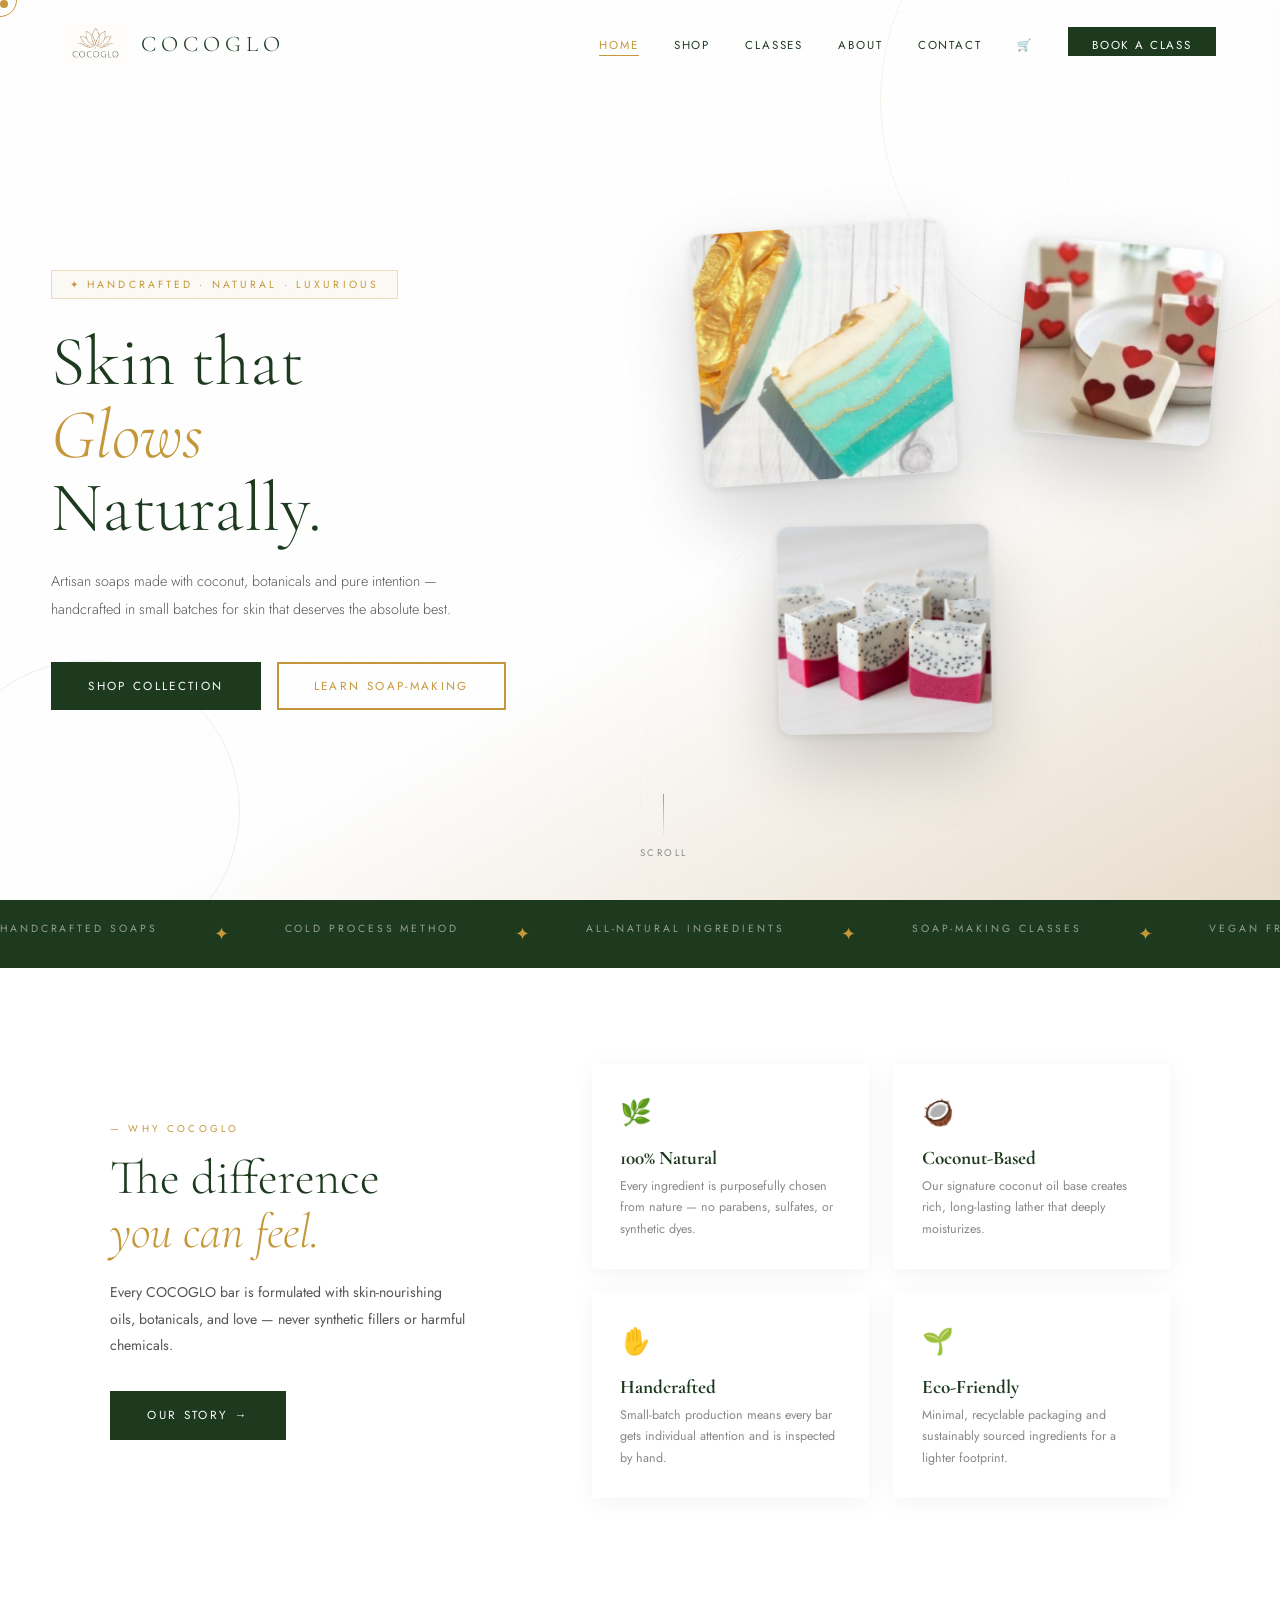
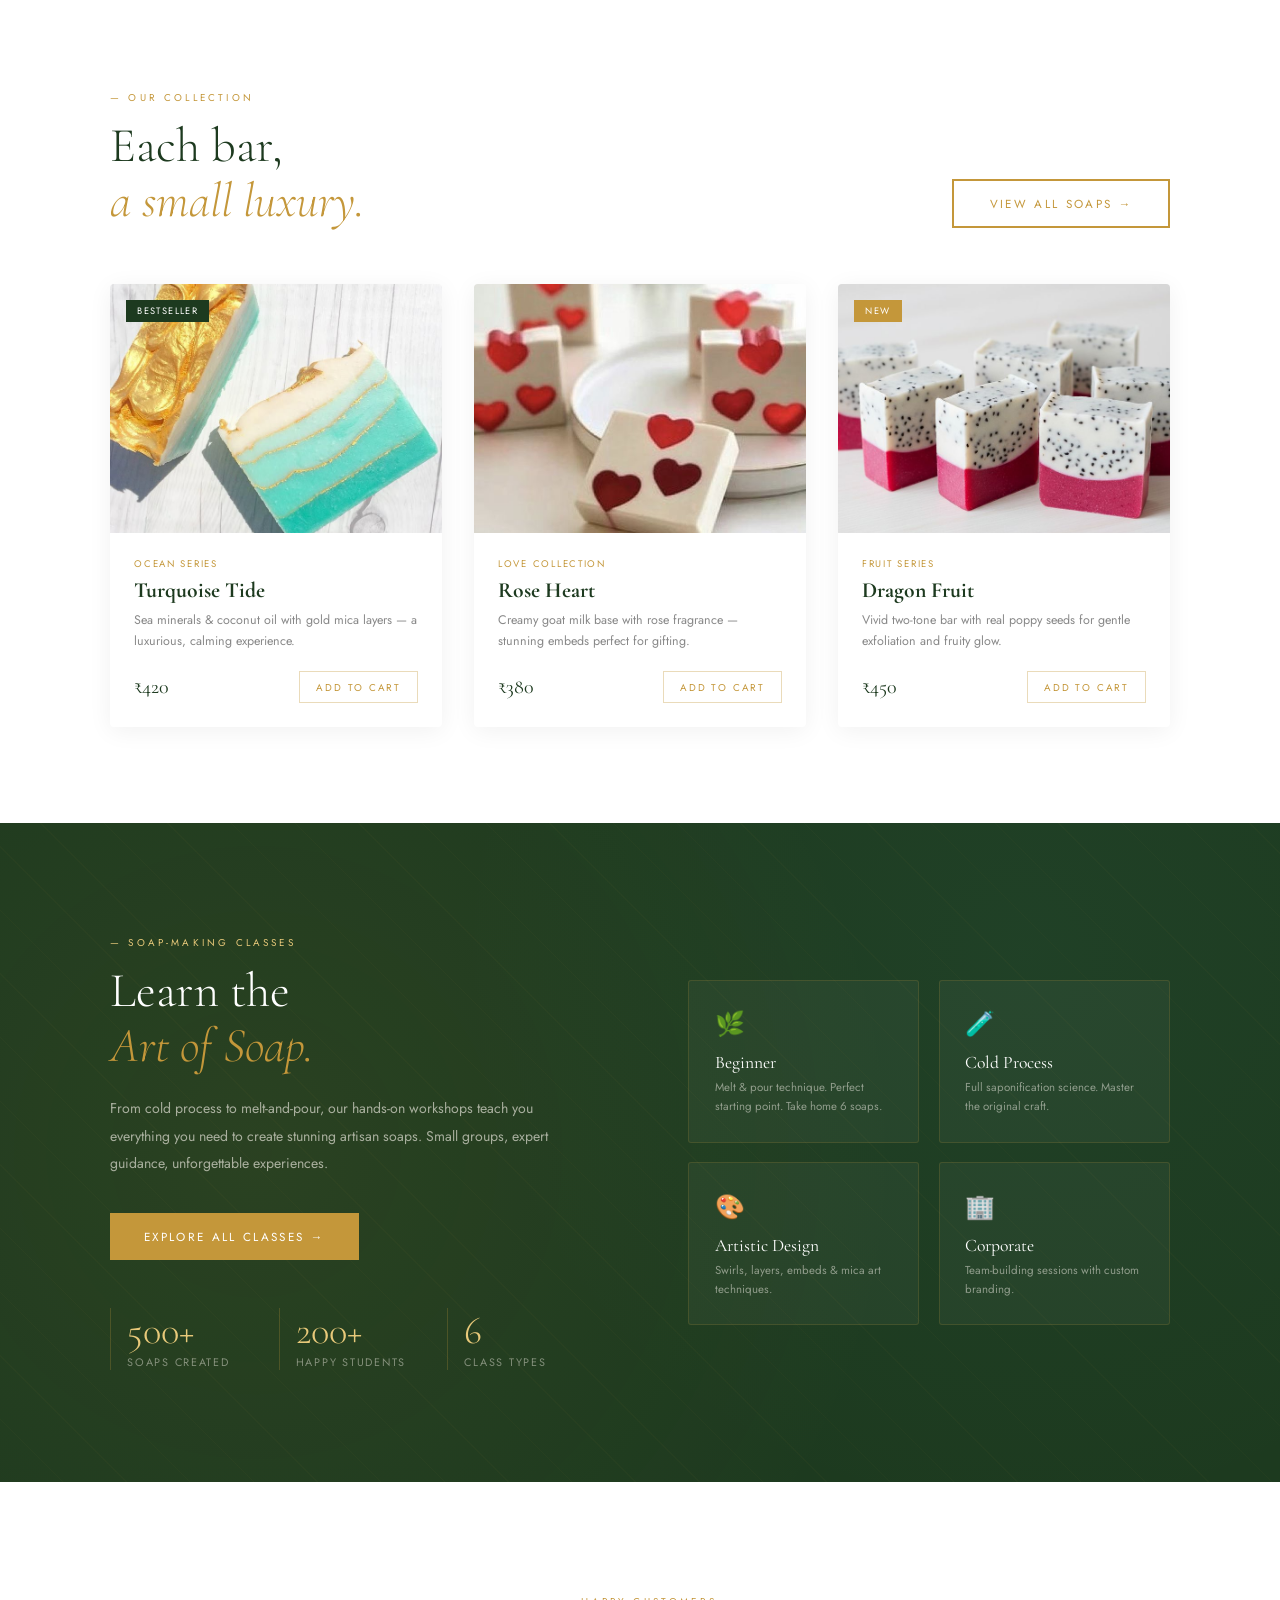
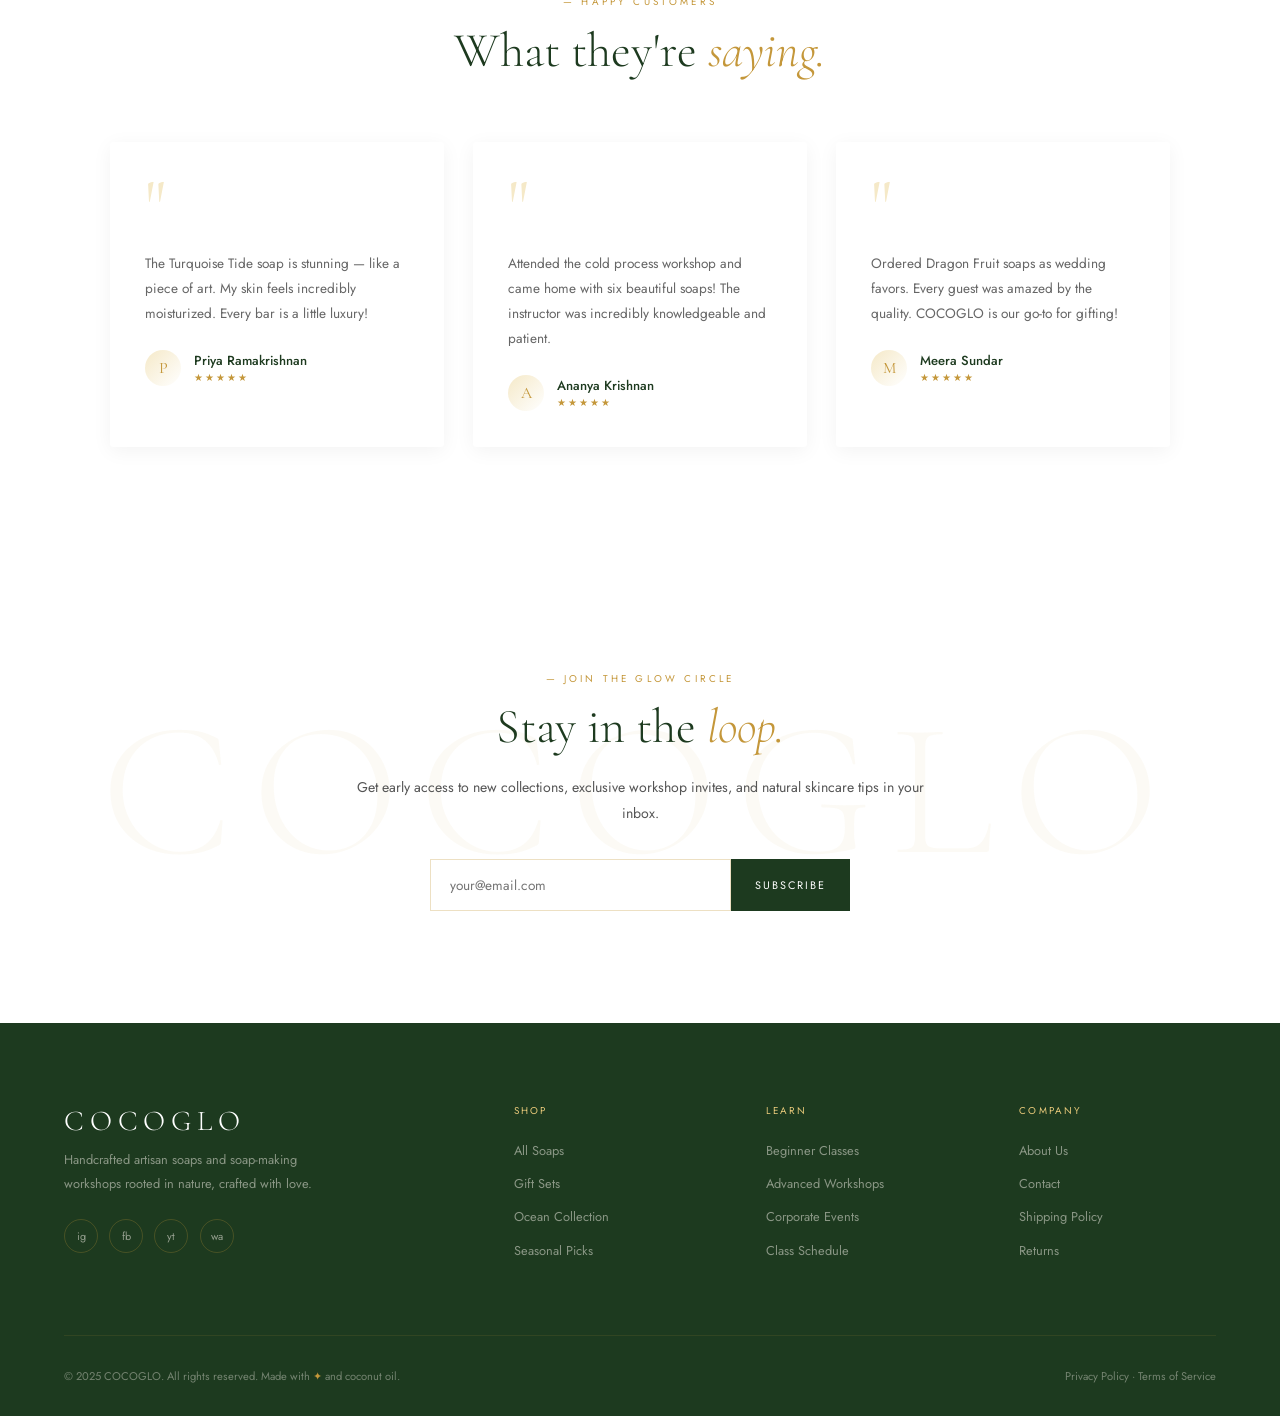
==== commit 51ca63df: "Commit" ====
--- a/cocoglo-brand-website.html
+++ b/cocoglo-brand-website.html
@@ -19,8 +19,8 @@
   --gold-pale: #F5E9C8;
   --green-dark: #1D3A1F;
   --green-mid: #2E5430;
-  --cream: #F8F3EB;
-  --cream-deep: #EFE7D8;
+  --cream: #fff;
+  --cream-deep: #fff;
   --teal: #5BBFB5;
   --white: #FFFFFF;
   --text: #1A1A1A;
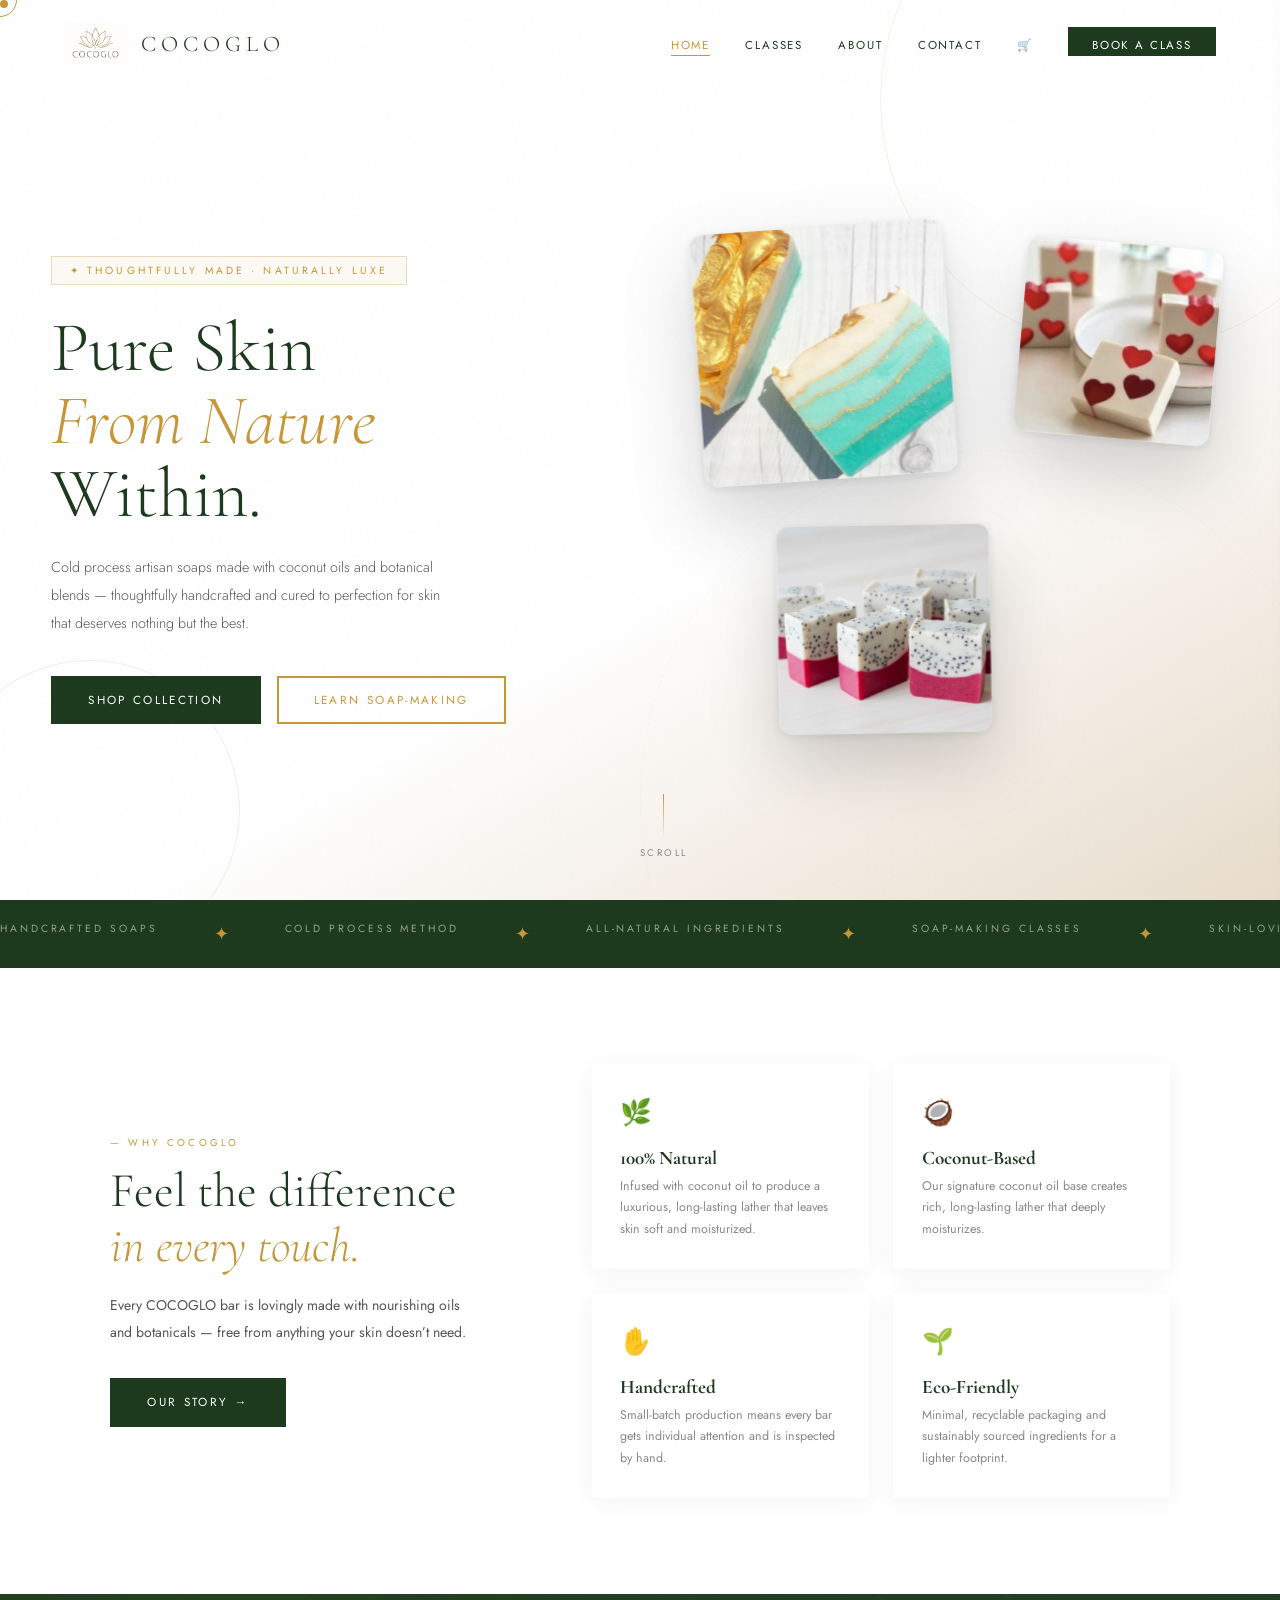
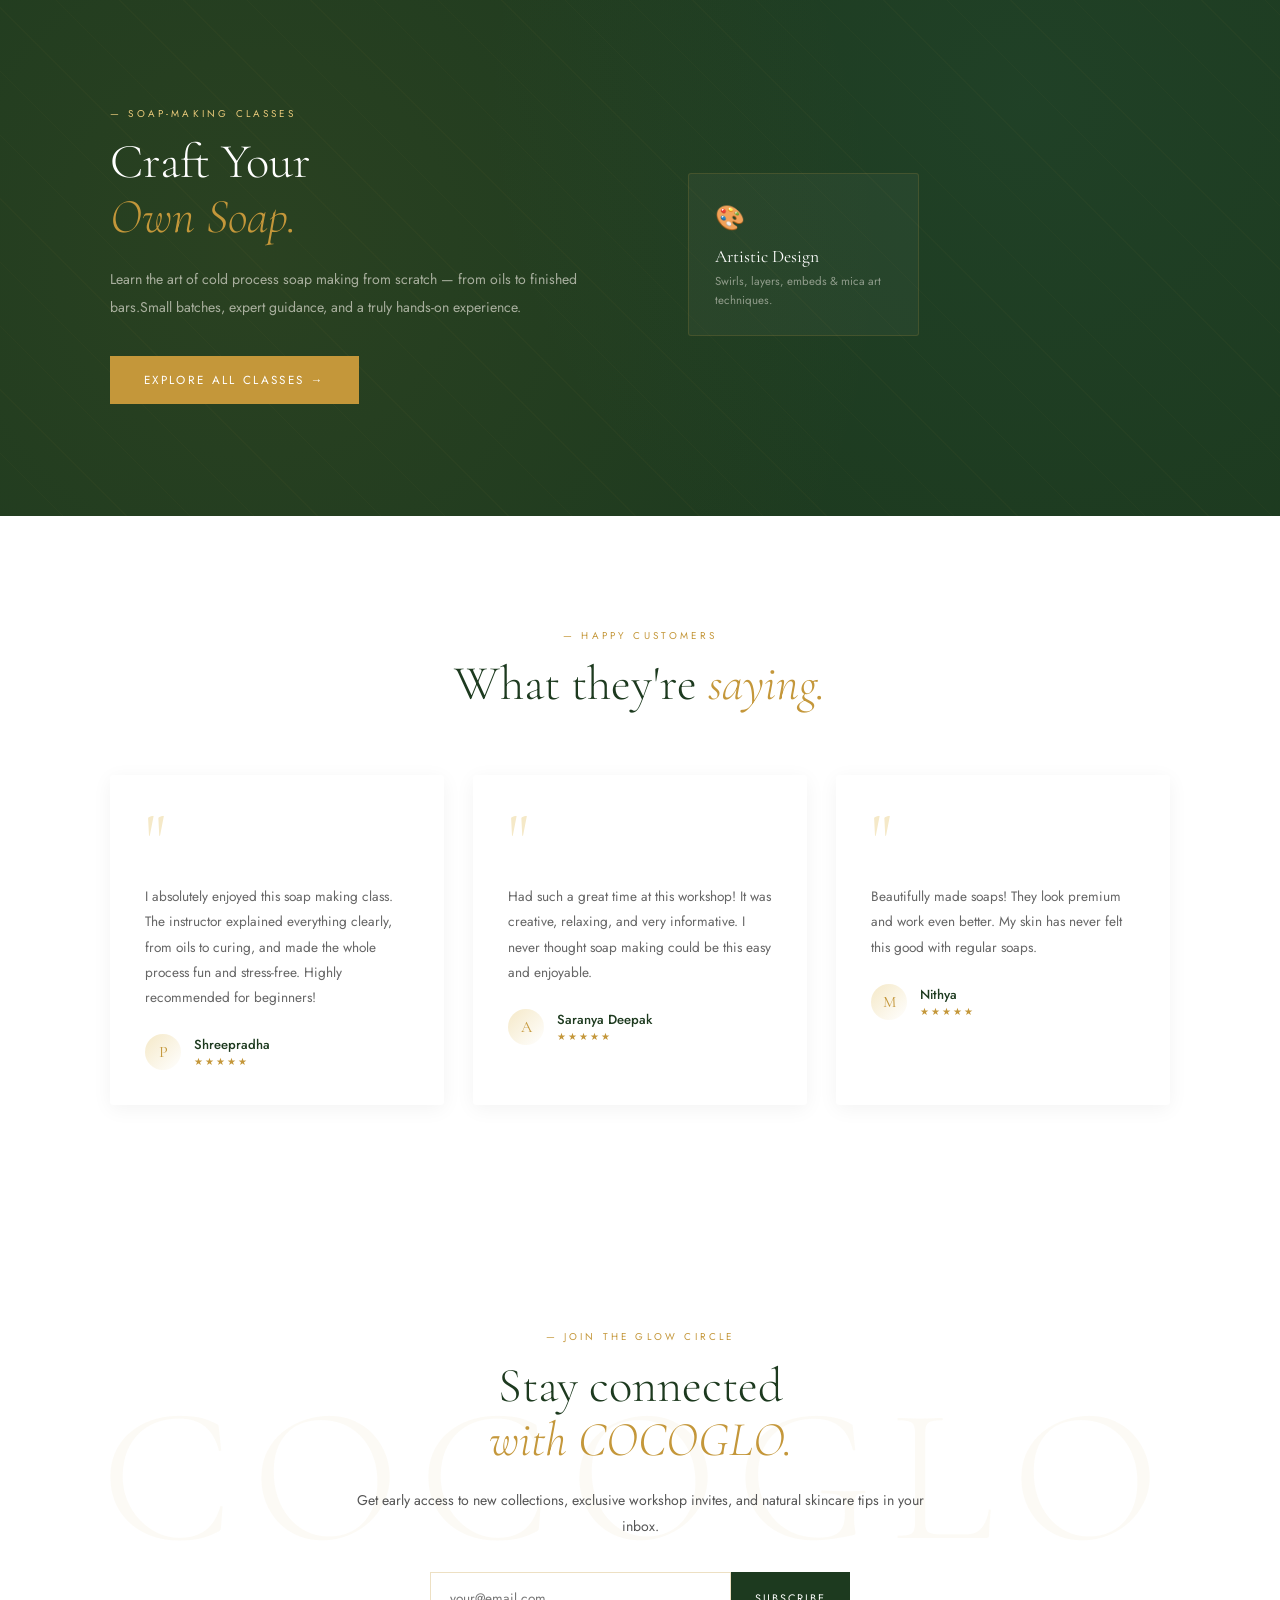
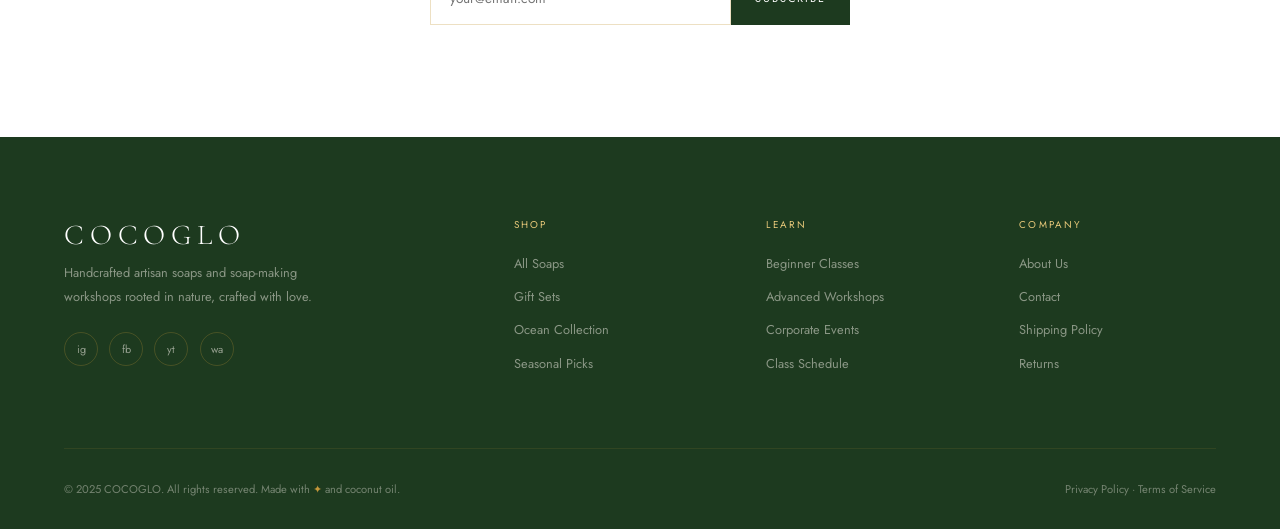
==== commit f5172891: "v2" ====
--- a/cocoglo-brand-website.html
+++ b/cocoglo-brand-website.html
@@ -553,7 +553,7 @@
   </a>
   <ul class="nav-menu" id="navMenu">
     <li><a data-nav="home" onclick="navigate('home')">Home</a></li>
-    <li><a data-nav="shop" onclick="navigate('shop')">Shop</a></li>
+    <!-- <li><a data-nav="shop" onclick="navigate('shop')">Shop</a></li> -->
     <li><a data-nav="classes" onclick="navigate('classes')">Classes</a></li>
     <li><a data-nav="about" onclick="navigate('about')">About</a></li>
     <li><a data-nav="contact" onclick="navigate('contact')">Contact</a></li>
@@ -578,9 +578,9 @@
     <div class="hero-grain"></div>
     <div class="hero-inner">
       <div class="hero-text">
-        <div class="hero-eyebrow">✦ Handcrafted · Natural · Luxurious</div>
-        <h1 class="hero-h1">Skin that<br><em>Glows</em><br>Naturally.</h1>
-        <p class="hero-p">Artisan soaps made with coconut, botanicals and pure intention — handcrafted in small batches for skin that deserves the absolute best.</p>
+        <div class="hero-eyebrow">✦ Thoughtfully Made · Naturally Luxe</div>
+        <h1 class="hero-h1">Pure Skin<br><em>From Nature</em><br>Within.</h1>
+        <p class="hero-p">Cold process artisan soaps made with coconut oils and botanical blends — thoughtfully handcrafted and cured to perfection for skin that deserves nothing but the best.</p>
         <div class="hero-actions">
           <button class="btn btn-dark" onclick="navigate('shop')">Shop Collection</button>
           <button class="btn btn-gold-outline" onclick="navigate('classes')">Learn Soap-Making</button>
@@ -604,16 +604,15 @@
       <span class="ticker-item">Cold Process Method</span><span class="ticker-dot">✦</span>
       <span class="ticker-item">All-Natural Ingredients</span><span class="ticker-dot">✦</span>
       <span class="ticker-item">Soap-Making Classes</span><span class="ticker-dot">✦</span>
-      <span class="ticker-item">Vegan Friendly</span><span class="ticker-dot">✦</span>
-      <span class="ticker-item">Coconut-Infused</span><span class="ticker-dot">✦</span>
-      <span class="ticker-item">Cruelty Free</span><span class="ticker-dot">✦</span>
-      <span class="ticker-item">Handcrafted Soaps</span><span class="ticker-dot">✦</span>
+      <span class="ticker-item">Skin-loving formulations</span><span class="ticker-dot">✦</span>
+      <span class="ticker-item">Crafted, not manufactured</span><span class="ticker-dot">✦</span>
+    <span class="ticker-item">Handcrafted Soaps</span><span class="ticker-dot">✦</span>
       <span class="ticker-item">Cold Process Method</span><span class="ticker-dot">✦</span>
       <span class="ticker-item">All-Natural Ingredients</span><span class="ticker-dot">✦</span>
       <span class="ticker-item">Soap-Making Classes</span><span class="ticker-dot">✦</span>
-      <span class="ticker-item">Vegan Friendly</span><span class="ticker-dot">✦</span>
-      <span class="ticker-item">Coconut-Infused</span><span class="ticker-dot">✦</span>
-      <span class="ticker-item">Cruelty Free</span><span class="ticker-dot">✦</span>
+      <span class="ticker-item">Skin-loving formulations</span><span class="ticker-dot">✦</span>
+      <span class="ticker-item">Crafted, not manufactured</span><span class="ticker-dot">✦</span>
+  
     </div>
   </div>
 
@@ -622,12 +621,12 @@
     <div class="section-wrap">
       <div>
         <p class="sec-eyebrow reveal">— Why COCOGLO</p>
-        <h2 class="sec-title reveal d1">The difference<br><em>you can feel.</em></h2>
-        <p class="reveal d2" style="font-size:0.88rem;color:var(--text-mid);line-height:1.9;max-width:360px;margin-top:1.2rem;margin-bottom:2rem">Every COCOGLO bar is formulated with skin-nourishing oils, botanicals, and love — never synthetic fillers or harmful chemicals.</p>
+        <h2 class="sec-title reveal d1">Feel the difference<br><em>in every touch.</em></h2>
+        <p class="reveal d2" style="font-size:0.88rem;color:var(--text-mid);line-height:1.9;max-width:360px;margin-top:1.2rem;margin-bottom:2rem">Every COCOGLO bar is lovingly made with nourishing oils and botanicals — free from anything your skin doesn’t need.</p>
         <button class="btn btn-dark reveal d3" onclick="navigate('about')">Our Story →</button>
       </div>
       <div class="feature-cards">
-        <div class="fcard reveal d1"><div class="fcard-icon">🌿</div><h3 class="fcard-title">100% Natural</h3><p class="fcard-text">Every ingredient is purposefully chosen from nature — no parabens, sulfates, or synthetic dyes.</p></div>
+        <div class="fcard reveal d1"><div class="fcard-icon">🌿</div><h3 class="fcard-title">100% Natural</h3><p class="fcard-text">Infused with coconut oil to produce a luxurious, long-lasting lather that leaves skin soft and moisturized.</p></div>
         <div class="fcard reveal d2"><div class="fcard-icon">🥥</div><h3 class="fcard-title">Coconut-Based</h3><p class="fcard-text">Our signature coconut oil base creates rich, long-lasting lather that deeply moisturizes.</p></div>
         <div class="fcard reveal d3"><div class="fcard-icon">✋</div><h3 class="fcard-title">Handcrafted</h3><p class="fcard-text">Small-batch production means every bar gets individual attention and is inspected by hand.</p></div>
         <div class="fcard reveal d4"><div class="fcard-icon">🌱</div><h3 class="fcard-title">Eco-Friendly</h3><p class="fcard-text">Minimal, recyclable packaging and sustainably sourced ingredients for a lighter footprint.</p></div>
@@ -636,12 +635,12 @@
   </section>
 
   <!-- FEATURED PRODUCTS -->
-  <section class="feat-prods">
-    <div class="section-wrap">
+  <section class="feat-prods" style="display: none;">
+    <div class="section-wrap" >
       <div class="feat-prods-header">
         <div>
           <p class="sec-eyebrow reveal">— Our Collection</p>
-          <h2 class="sec-title reveal d1">Each bar,<br><em>a small luxury.</em></h2>
+          <h2 class="sec-title reveal d1">Each bar,<br><em>a little luxury</em></h2>
         </div>
         <button class="btn btn-gold-outline reveal d2" onclick="navigate('shop')">View All Soaps →</button>
       </div>
@@ -684,20 +683,20 @@
     <div class="section-wrap ws-teaser-inner">
       <div class="workshop-text">
         <p class="sec-eyebrow reveal">— Soap-Making Classes</p>
-        <h2 class="sec-title reveal d1">Learn the<br><em>Art of Soap.</em></h2>
-        <p class="ws-p reveal d2">From cold process to melt-and-pour, our hands-on workshops teach you everything you need to create stunning artisan soaps. Small groups, expert guidance, unforgettable experiences.</p>
+        <h2 class="sec-title reveal d1">Craft Your<br><em>Own Soap.</em></h2>
+        <p class="ws-p reveal d2">Learn the art of cold process soap making from scratch — from oils to finished bars.Small batches, expert guidance, and a truly hands-on experience.</p>
         <button class="btn btn-gold reveal d3" onclick="navigate('classes')">Explore All Classes →</button>
-        <div class="ws-stats">
+        <div class="ws-stats" style="display: none;">
           <div class="ws-stat reveal d1"><div class="ws-stat-num">500+</div><div class="ws-stat-label">Soaps Created</div></div>
           <div class="ws-stat reveal d2"><div class="ws-stat-num">200+</div><div class="ws-stat-label">Happy Students</div></div>
           <div class="ws-stat reveal d3"><div class="ws-stat-num">6</div><div class="ws-stat-label">Class Types</div></div>
         </div>
       </div>
-      <div class="ws-grid-cards">
-        <div class="ws-gc reveal d1"><div class="ws-gc-icon">🌿</div><div class="ws-gc-name">Beginner</div><div class="ws-gc-text">Melt & pour technique. Perfect starting point. Take home 6 soaps.</div></div>
-        <div class="ws-gc reveal d2"><div class="ws-gc-icon">🧪</div><div class="ws-gc-name">Cold Process</div><div class="ws-gc-text">Full saponification science. Master the original craft.</div></div>
+      <div class="ws-grid-cards" >
+        <div class="ws-gc reveal d1" style="display: none;"><div class="ws-gc-icon">🌿</div><div class="ws-gc-name">Beginner</div><div class="ws-gc-text">Melt & pour technique. Perfect starting point. Take home 6 soaps.</div></div>
+        <div class="ws-gc reveal d2" style="display: none;"><div class="ws-gc-icon">🧪</div><div class="ws-gc-name">Cold Process</div><div class="ws-gc-text">Full saponification science. Master the original craft.</div></div>
         <div class="ws-gc reveal d3"><div class="ws-gc-icon">🎨</div><div class="ws-gc-name">Artistic Design</div><div class="ws-gc-text">Swirls, layers, embeds & mica art techniques.</div></div>
-        <div class="ws-gc reveal d4"><div class="ws-gc-icon">🏢</div><div class="ws-gc-name">Corporate</div><div class="ws-gc-text">Team-building sessions with custom branding.</div></div>
+        <div class="ws-gc reveal d4" style="display: none;"><div class="ws-gc-icon">🏢</div><div class="ws-gc-name">Corporate</div><div class="ws-gc-text">Team-building sessions with custom branding.</div></div>
       </div>
     </div>
   </section>
@@ -712,18 +711,18 @@
       <div class="testi-grid">
         <div class="tcard reveal d1">
           <div class="tcard-quote">"</div>
-          <p class="tcard-text">The Turquoise Tide soap is stunning — like a piece of art. My skin feels incredibly moisturized. Every bar is a little luxury!</p>
-          <div class="tcard-auth"><div class="tcard-ava">P</div><div><div class="tcard-name">Priya Ramakrishnan</div><div class="tcard-stars">★★★★★</div></div></div>
+          <p class="tcard-text">I absolutely enjoyed this soap making class. The instructor explained everything clearly, from oils to curing, and made the whole process fun and stress-free. Highly recommended for beginners!</p>
+          <div class="tcard-auth"><div class="tcard-ava">P</div><div><div class="tcard-name">Shreepradha</div><div class="tcard-stars">★★★★★</div></div></div>
         </div>
         <div class="tcard reveal d2">
           <div class="tcard-quote">"</div>
-          <p class="tcard-text">Attended the cold process workshop and came home with six beautiful soaps! The instructor was incredibly knowledgeable and patient.</p>
-          <div class="tcard-auth"><div class="tcard-ava">A</div><div><div class="tcard-name">Ananya Krishnan</div><div class="tcard-stars">★★★★★</div></div></div>
+          <p class="tcard-text">Had such a great time at this workshop! It was creative, relaxing, and very informative. I never thought soap making could be this easy and enjoyable.</p>
+          <div class="tcard-auth"><div class="tcard-ava">A</div><div><div class="tcard-name">Saranya Deepak</div><div class="tcard-stars">★★★★★</div></div></div>
         </div>
         <div class="tcard reveal d3">
           <div class="tcard-quote">"</div>
-          <p class="tcard-text">Ordered Dragon Fruit soaps as wedding favors. Every guest was amazed by the quality. COCOGLO is our go-to for gifting!</p>
-          <div class="tcard-auth"><div class="tcard-ava">M</div><div><div class="tcard-name">Meera Sundar</div><div class="tcard-stars">★★★★★</div></div></div>
+          <p class="tcard-text">Beautifully made soaps! They look premium and work even better. My skin has never felt this good with regular soaps.</p>
+          <div class="tcard-auth"><div class="tcard-ava">M</div><div><div class="tcard-name">Nithya</div><div class="tcard-stars">★★★★★</div></div></div>
         </div>
       </div>
     </div>
@@ -734,7 +733,7 @@
     <div style="position:absolute;inset:0;display:flex;align-items:center;justify-content:center;pointer-events:none"><span style="font-family:'Cormorant Garamond',serif;font-size:15vw;font-weight:300;color:rgba(196,151,58,0.05);letter-spacing:0.1em;white-space:nowrap">COCOGLO</span></div>
     <div style="position:relative;z-index:1;max-width:600px;margin:0 auto">
       <p class="sec-eyebrow reveal">— Join the Glow Circle</p>
-      <h2 class="sec-title reveal d1">Stay in the <em>loop.</em></h2>
+      <h2 class="sec-title reveal d1">Stay connected<br><em>with COCOGLO.</em></h2>
       <p class="reveal d2" style="font-size:0.88rem;color:var(--text-mid);line-height:1.9;margin:1.2rem 0 2rem">Get early access to new collections, exclusive workshop invites, and natural skincare tips in your inbox.</p>
       <div class="reveal d3" style="display:flex;max-width:420px;margin:0 auto">
         <input type="email" id="nlEmail" style="flex:1;padding:0.95rem 1.2rem;border:1px solid rgba(196,151,58,0.3);background:var(--white);font-family:'Jost',sans-serif;font-size:0.85rem;outline:none" placeholder="your@email.com">
